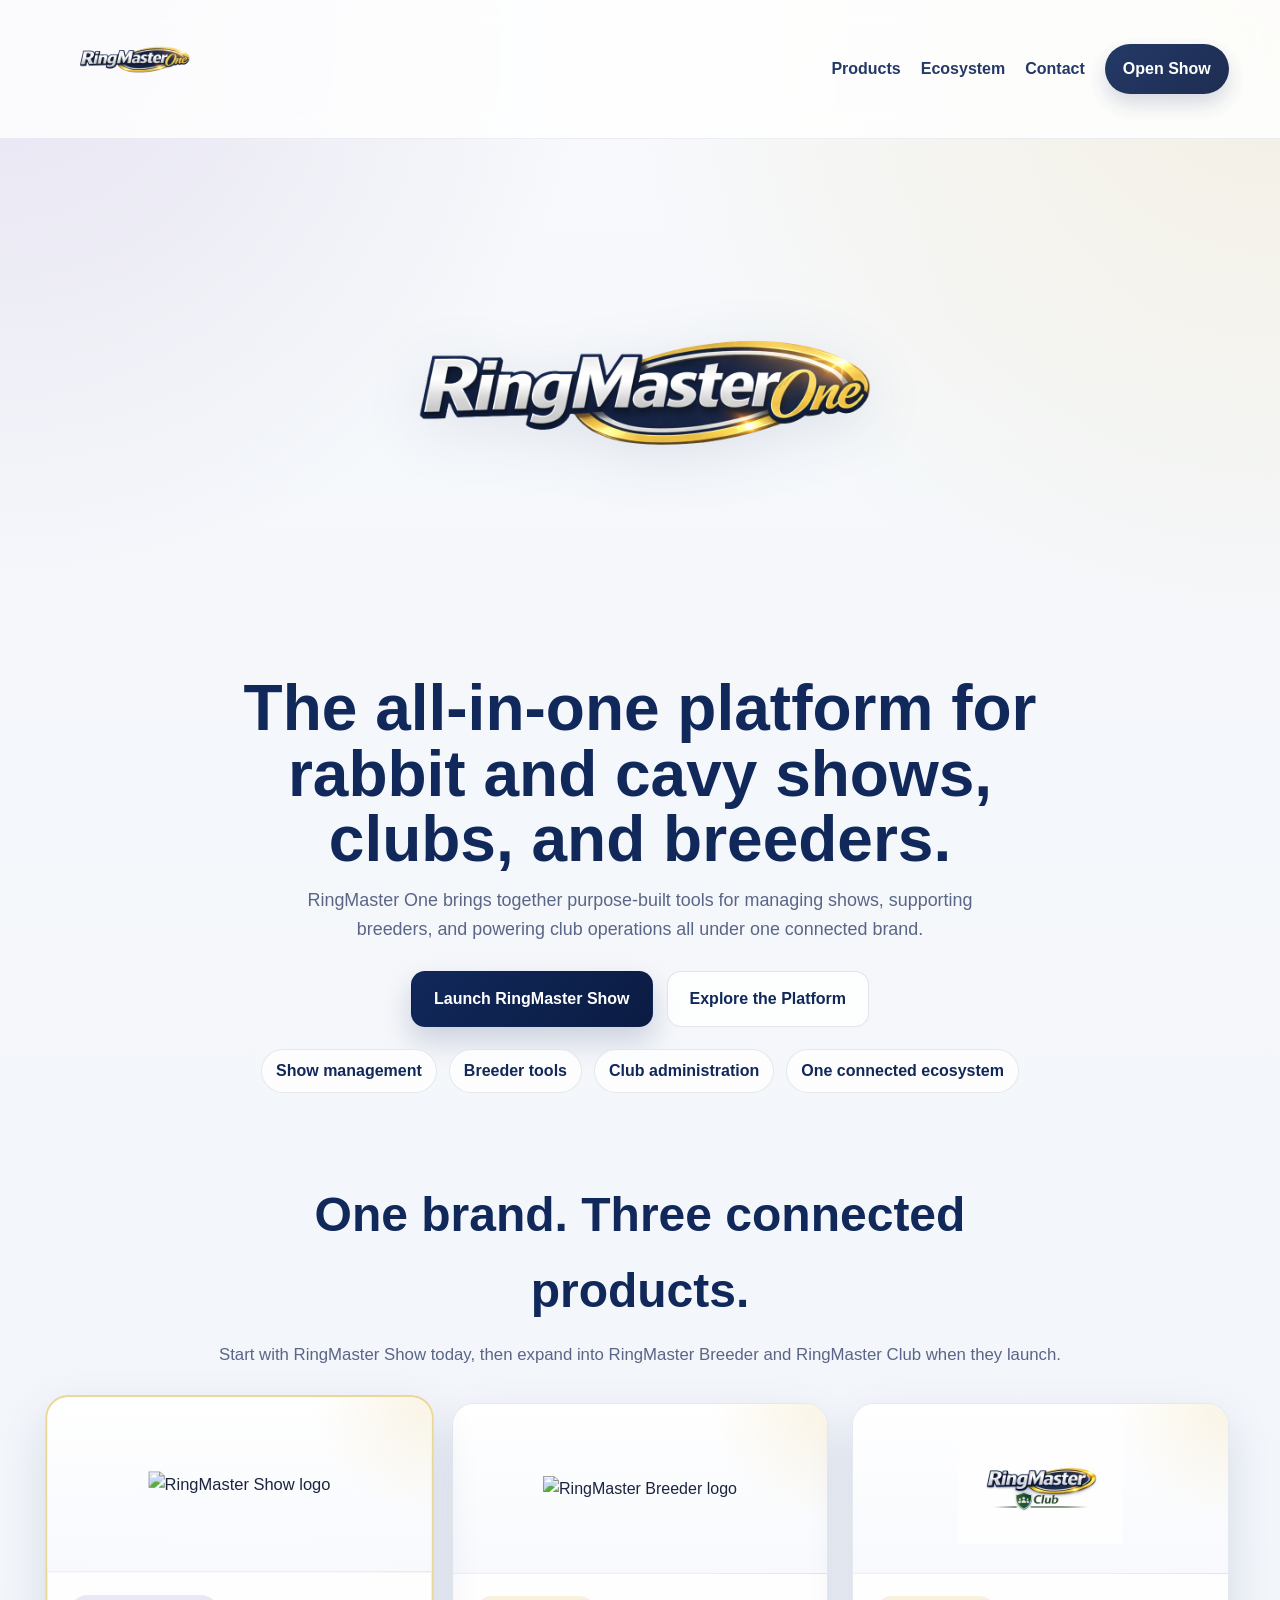
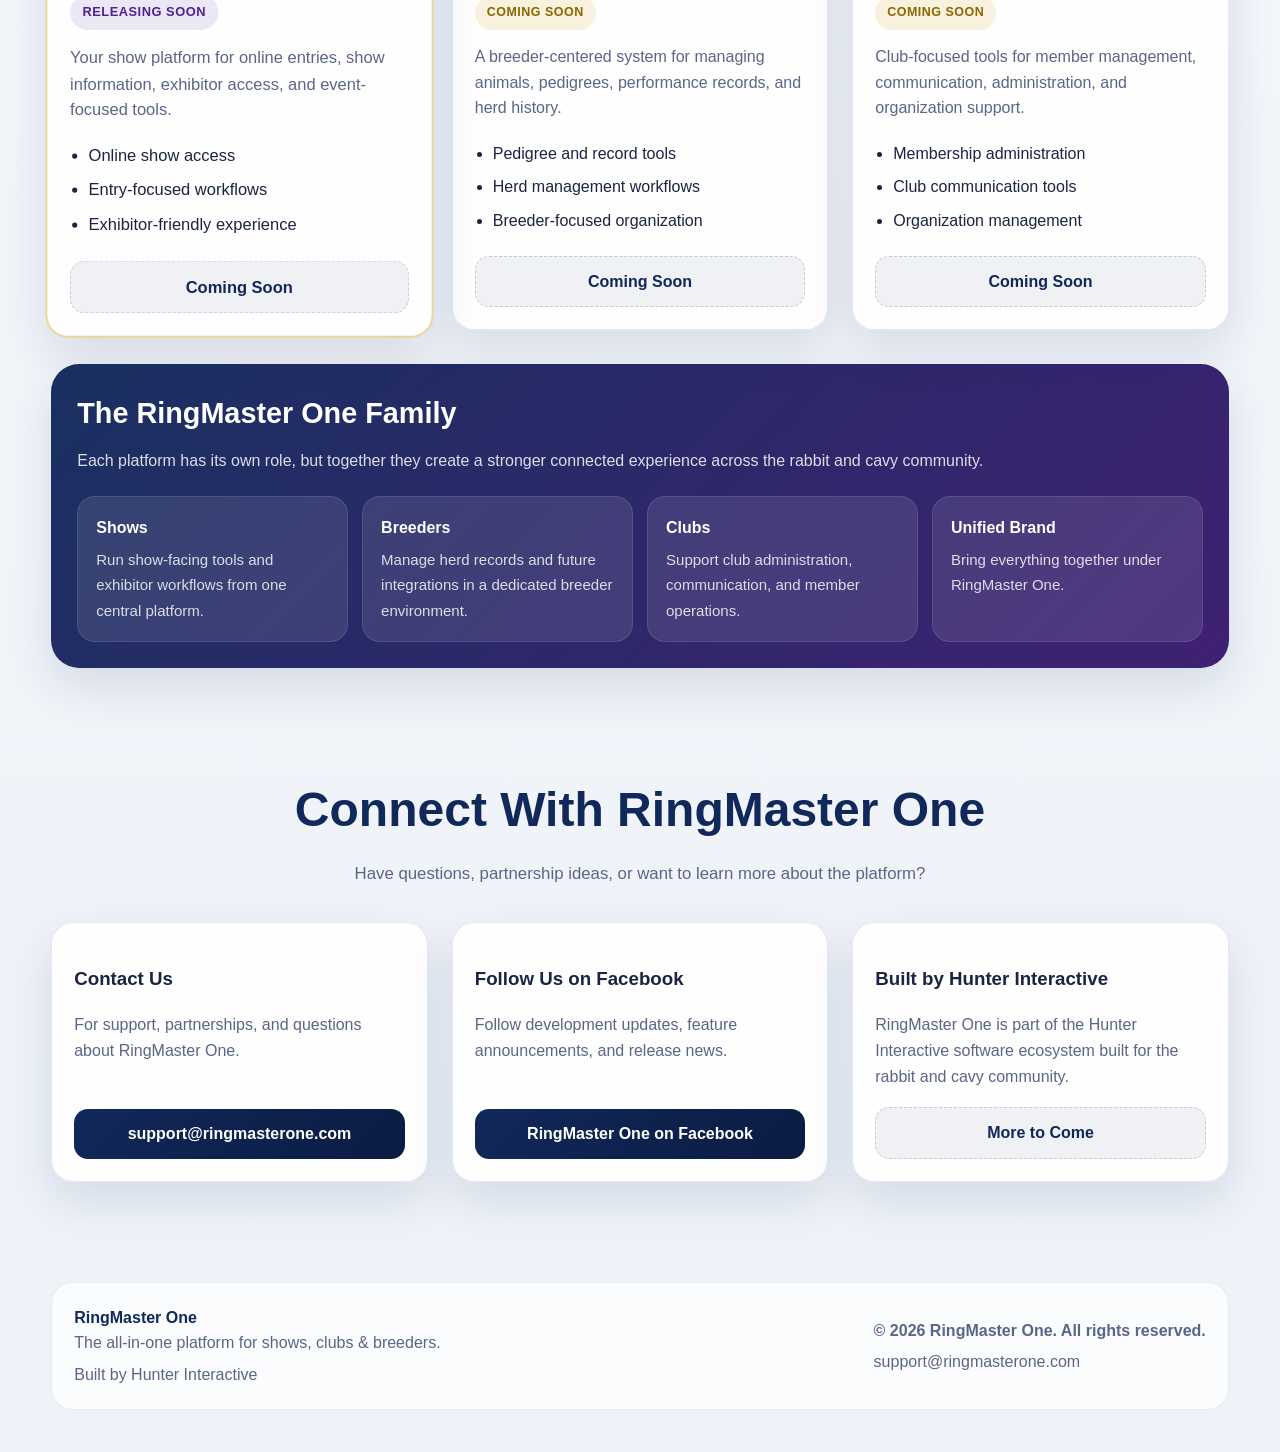
==== public/index.html @ b447660d "Fix logo and spelling" ====
<!DOCTYPE html>
<html lang="en">
<head>
  <meta charset="UTF-8" />
  <meta name="viewport" content="width=device-width, initial-scale=1.0" />
  <title>RingMaster One | Shows, Clubs & Breeders</title>
  <meta
    name="description"
    content="RingMaster One is the all-in-one platform for rabbit and cavy shows, clubs, and breeders."
  />
  <meta property="og:title" content="RingMaster One" />
  <meta property="og:description" content="The all-in-one platform for rabbit and cavy shows, clubs, and breeders." />
  <meta property="og:type" content="website" />
  <meta property="og:url" content="https://ringmasterone.com" />
  <meta property="og:image" content="RingMaster One Logo.png" />
  <style>
    :root {
      --navy: #11285a;
      --navy-dark: #0b1c43;
      --gold: #d4a623;
      --gold-light: #f2d15d;
      --purple: #4c2394;
      --purple-dark: #38186d;
      --text: #1b2440;
      --muted: #5a6687;
      --bg: #eef2f8;
      --white: #ffffff;
      --line: rgba(17, 40, 90, 0.12);
      --shadow: 0 18px 45px rgba(17, 40, 90, 0.12);
      --radius: 22px;
      --max: 1200px;
    }

    * {
      box-sizing: border-box;
    }

    html {
      scroll-behavior: smooth;
    }

    body {
      margin: 0;
      font-family: Arial, Helvetica, sans-serif;
      color: var(--text);
      background:
        radial-gradient(circle at top right, rgba(212,166,35,0.12), transparent 20%),
        radial-gradient(circle at top left, rgba(76,35,148,0.10), transparent 18%),
        linear-gradient(180deg, #f7f9fc 0%, #eef2f8 100%);
      line-height: 1.6;
    }

    img {
      max-width: 100%;
      display: block;
    }

    a {
      text-decoration: none;
      color: inherit;
    }

    .container {
      width: min(var(--max), 92%);
      margin: 0 auto;
    }

    .topbar {
      position: sticky;
      top: 0;
      z-index: 100;
      backdrop-filter: blur(12px);
      background: rgba(255,255,255,0.82);
      border-bottom: 1px solid rgba(17, 40, 90, 0.08);
    }

    .topbar-inner {
      display: flex;
      align-items: center;
      justify-content: space-between;
      gap: 20px;
      padding: 14px 0;
    }

    .brand-mini {
      display: flex;
      align-items: center;
      gap: 12px;
      min-width: 0;
    }

    .brand-mini img {
      width: 165px;
      max-width: 45vw;
      height: auto;
    }

    .nav-links {
      display: flex;
      align-items: center;
      gap: 20px;
      flex-wrap: wrap;
      justify-content: flex-end;
    }

    .nav-links a {
      font-weight: 700;
      color: var(--navy);
      opacity: 0.92;
    }

    .nav-links a:hover {
      color: var(--purple);
    }

    .nav-cta {
      background: linear-gradient(135deg, var(--navy) 0%, var(--navy-dark) 100%);
      color: var(--white) !important;
      padding: 12px 18px;
      border-radius: 999px;
      box-shadow: 0 10px 20px rgba(17, 40, 90, 0.18);
    }

    .hero {
      padding: 56px 0 40px;
    }

    .hero-grid {
      display: grid;
      grid-template-columns: 1fr;
      gap: 30px;
      align-items: center;
    }

    .hero-copy {
      padding: 10px 0;
      text-align: center;
      max-width: 900px;
      margin: 0 auto;
    }

    .eyebrow {
      display: inline-block;
      padding: 8px 14px;
      border-radius: 999px;
      background: rgba(76,35,148,0.08);
      color: var(--purple);
      font-weight: 800;
      letter-spacing: 0.04em;
      font-size: 0.84rem;
      text-transform: uppercase;
      margin-bottom: 18px;
    }

    .hero-logo {
      width: min(680px, 100%);
      margin: 0 auto 18px auto;
      filter: drop-shadow(0 12px 28px rgba(17,40,90,0.10));
    }

    .hero-copy h1 {
      font-size: clamp(2.4rem, 5vw, 4.5rem);
      line-height: 1.02;
      margin: 0 0 14px;
      color: var(--navy);
    }

    .hero-copy p {
      font-size: 1.12rem;
      color: var(--muted);
      max-width: 700px;
      margin: 0 auto 28px;
    }

    .hero-actions {
      display: flex;
      gap: 14px;
      flex-wrap: wrap;
      margin-bottom: 22px;
      justify-content: center;
    }

    .btn {
      display: inline-flex;
      align-items: center;
      justify-content: center;
      gap: 10px;
      min-height: 52px;
      padding: 14px 22px;
      border-radius: 14px;
      font-weight: 800;
      transition: 0.2s ease;
      border: 1px solid transparent;
    }

    .btn-primary {
      background: linear-gradient(135deg, var(--navy) 0%, var(--navy-dark) 100%);
      color: var(--white);
      box-shadow: 0 14px 28px rgba(17, 40, 90, 0.18);
    }

    .btn-primary:hover {
      transform: translateY(-1px);
    }

    .btn-secondary {
      background: rgba(255,255,255,0.82);
      color: var(--navy);
      border-color: rgba(17, 40, 90, 0.12);
    }

    .btn-secondary:hover {
      background: var(--white);
    }

    .hero-points {
      display: flex;
      flex-wrap: wrap;
      gap: 12px;
      justify-content: center;
    }

    .pill {
      display: inline-flex;
      align-items: center;
      min-height: 40px;
      padding: 8px 14px;
      border-radius: 999px;
      background: rgba(255,255,255,0.8);
      border: 1px solid rgba(17, 40, 90, 0.10);
      color: var(--navy);
      font-weight: 700;
    }

    .section {
      padding: 34px 0 70px;
    }

    .section-heading {
      text-align: center;
      max-width: 850px;
      margin: 0 auto 34px;
    }

    .section-heading h2 {
      margin: 0 0 12px;
      font-size: clamp(2rem, 4vw, 3rem);
      color: var(--navy);
    }

    .section-heading p {
      margin: 0;
      color: var(--muted);
      font-size: 1.05rem;
    }

    .products {
      display: grid;
      grid-template-columns: repeat(3, 1fr);
      gap: 24px;
    }

    .product-card {
      background: rgba(255,255,255,0.9);
      border: 1px solid rgba(17,40,90,0.10);
      border-radius: var(--radius);
      box-shadow: var(--shadow);
      overflow: hidden;
      display: flex;
      flex-direction: column;
    }

    .product-card.featured {
      border: 2px solid rgba(212,166,35,0.45);
      transform: scale(1.03);
    }

    .product-top {
      padding: 22px;
      min-height: 170px;
      display: flex;
      align-items: center;
      justify-content: center;
      background:
        radial-gradient(circle at top right, rgba(212,166,35,0.12), transparent 28%),
        linear-gradient(180deg, #ffffff 0%, #f7f9fd 100%);
      border-bottom: 1px solid rgba(17,40,90,0.08);
    }

    .product-top img {
      max-height: 110px;
      width: auto;
      object-fit: contain;
    }

    .product-body {
      padding: 22px;
      display: flex;
      flex-direction: column;
      flex: 1;
    }

    .badge {
      display: inline-block;
      align-self: flex-start;
      margin-bottom: 14px;
      padding: 7px 12px;
      border-radius: 999px;
      font-size: 0.78rem;
      font-weight: 800;
      text-transform: uppercase;
      letter-spacing: 0.04em;
    }

    .badge-live {
      background: rgba(76,35,148,0.10);
      color: var(--purple);
    }

    .badge-soon {
      background: rgba(212,166,35,0.15);
      color: #8b6700;
    }

    .product-body p {
      margin: 0 0 18px;
      color: var(--muted);
      flex: 1;
    }

    .product-list {
      margin: 0 0 22px;
      padding-left: 18px;
      color: var(--text);
    }

    .product-list li + li {
      margin-top: 8px;
    }

    .product-link {
      display: inline-flex;
      justify-content: center;
      align-items: center;
      min-height: 48px;
      padding: 12px 16px;
      border-radius: 14px;
      font-weight: 800;
      text-align: center;
    }

    .product-link.live {
      background: linear-gradient(135deg, var(--navy) 0%, var(--navy-dark) 100%);
      color: var(--white);
    }

    .product-link.soon {
      background: rgba(17,40,90,0.06);
      color: var(--navy);
      border: 1px dashed rgba(17,40,90,0.18);
    }

    .ecosystem {
      margin-top: 34px;
      padding: 26px;
      background: linear-gradient(135deg, rgba(17,40,90,0.96) 0%, rgba(56,24,109,0.96) 100%);
      color: var(--white);
      border-radius: 28px;
      box-shadow: var(--shadow);
    }

    .ecosystem h3 {
      margin: 0 0 12px;
      font-size: 1.8rem;
    }

    .ecosystem p {
      margin: 0 0 22px;
      color: rgba(255,255,255,0.84);
    }

    .ecosystem-grid {
      display: grid;
      grid-template-columns: repeat(4, 1fr);
      gap: 14px;
    }

    .eco-item {
      background: rgba(255,255,255,0.10);
      border: 1px solid rgba(255,255,255,0.10);
      border-radius: 18px;
      padding: 18px;
    }

    .eco-item strong {
      display: block;
      margin-bottom: 6px;
      font-size: 1rem;
    }

    .eco-item span {
      color: rgba(255,255,255,0.82);
      font-size: 0.94rem;
    }

    .footer {
      padding: 30px 0 42px;
      color: var(--muted);
    }

    .footer-box {
      background: rgba(255,255,255,0.72);
      border: 1px solid rgba(17,40,90,0.08);
      border-radius: 22px;
      padding: 22px;
      display: flex;
      justify-content: space-between;
      gap: 18px;
      flex-wrap: wrap;
      align-items: center;
    }

    .footer-brand {
      font-weight: 800;
      color: var(--navy);
    }

    @media (max-width: 1050px) {
      .products,
      .ecosystem-grid {
        grid-template-columns: 1fr;
      }

      .hero {
        padding-top: 36px;
      }

      .product-card.featured {
        transform: none;
      }
    }

    @media (max-width: 720px) {
      .topbar-inner {
        flex-direction: column;
        align-items: flex-start;
      }

      .nav-links {
        justify-content: flex-start;
        gap: 14px;
      }

      .hero-actions {
        flex-direction: column;
      }

      .btn {
        width: 100%;
      }

      .product-body,
      .product-top,
      .ecosystem,
      .footer-box {
        padding: 18px;
      }

      .section {
        padding-bottom: 50px;
      }
    }
  </style>
</head>
<body>
  <header class="topbar">
    <div class="container topbar-inner">
      <div class="brand-mini">
        <img src="RingMaster One Logo Transparent.png" alt="RingMaster One logo" />
      </div>

      <nav class="nav-links">
        <a href="#products">Products</a>
        <a href="#ecosystem">Ecosystem</a>
        <a href="#connect">Contact</a>
        <a class="nav-cta" href="https://show.ringmasterone.com">Open Show</a>
      </nav>
    </div>
  </header>

  <main>
    <section class="hero">
      <div class="container hero-grid">
        <div class="hero-copy">
          
          <img class="hero-logo" src="RingMaster One Logo Transparent.png" alt="RingMaster One" />

          <h1>The all-in-one platform for rabbit and cavy shows, clubs, and breeders.</h1>
          <p>
            RingMaster One brings together purpose-built tools for managing shows,
            supporting breeders, and powering club operations all under one connected brand.
          </p>

          <div class="hero-actions">
            <a class="btn btn-primary" href="https://show.ringmasterone.com">Launch RingMaster Show</a>
            <a class="btn btn-secondary" href="#products">Explore the Platform</a>
          </div>

          <div class="hero-points">
            <span class="pill">Show management</span>
            <span class="pill">Breeder tools</span>
            <span class="pill">Club administration</span>
            <span class="pill">One connected ecosystem</span>
          </div>
        </div>
      </div>
    </section>

    <section id="products" class="section">
      <div class="container">
        <div class="section-heading">
          <h2>One brand. Three connected products.</h2>
          <p>
            Start with RingMaster Show today, then expand into RingMaster Breeder and RingMaster Club when they launch.
          </p>
        </div>

        <div class="products">
          <article class="product-card featured">
            <div class="product-top">
              <img src="RingMaster Show Logo.png" alt="RingMaster Show logo" />
            </div>

            <div class="product-body">
              <span class="badge badge-live">Releasing Soon</span>
              <p>
                Your show platform for online entries, show information, exhibitor access, and event-focused tools.
              </p>

              <ul class="product-list">
                <li>Online show access</li>
                <li>Entry-focused workflows</li>
                <li>Exhibitor-friendly experience</li>
              </ul>

              <div class="product-link soon">Coming Soon</div>
            </div>
          </article>

          <article class="product-card">
            <div class="product-top">
              <img src="RingMaster Breeder Logo Transparent.png" alt="RingMaster Breeder logo" />
            </div>

            <div class="product-body">
              <span class="badge badge-soon">Coming Soon</span>
              <p>
                A breeder-centered system for managing animals, pedigrees, performance records, and herd history.
              </p>

              <ul class="product-list">
                <li>Pedigree and record tools</li>
                <li>Herd management workflows</li>
                <li>Breeder-focused organization</li>
              </ul>

              <div class="product-link soon">Coming Soon</div>
            </div>
          </article>

          <article class="product-card">
            <div class="product-top">
              <img src="RingMaster Club Logo.png" alt="RingMaster Club logo" />
            </div>

            <div class="product-body">
              <span class="badge badge-soon">Coming Soon</span>
              <p>
                Club-focused tools for member management, communication, administration, and organization support.
              </p>

              <ul class="product-list">
                <li>Membership administration</li>
                <li>Club communication tools</li>
                <li>Organization management</li>
              </ul>

              <div class="product-link soon">Coming Soon</div>
            </div>
          </article>
        </div>

        <div id="ecosystem" class="ecosystem">
          <h3>The RingMaster One Family</h3>
          <p>
            Each platform has its own role, but together they create a stronger connected experience across the rabbit and cavy community.
          </p>

          <div class="ecosystem-grid">
            <div class="eco-item">
              <strong>Shows</strong>
              <span>Run show-facing tools and exhibitor workflows from one central platform.</span>
            </div>
            <div class="eco-item">
              <strong>Breeders</strong>
              <span>Manage herd records and future integrations in a dedicated breeder environment.</span>
            </div>
            <div class="eco-item">
              <strong>Clubs</strong>
              <span>Support club administration, communication, and member operations.</span>
            </div>
            <div class="eco-item">
              <strong>Unified Brand</strong>
              <span>Bring everything together under RingMaster One.</span>
            </div>
          </div>
        </div>
      </div>
    </section>

    <section id="connect" class="section">
      <div class="container">
        <div class="section-heading">
          <h2>Connect With RingMaster One</h2>
          <p>
            Have questions, partnership ideas, or want to learn more about the platform?
          </p>
        </div>

        <div class="products">
          <div class="product-card">
            <div class="product-body">
              <h3>Contact Us</h3>
              <p>
                For support, partnerships, and questions about RingMaster One.
              </p>
              <a class="product-link live" href="mailto:support@ringmasterone.com">
                support@ringmasterone.com
              </a>
            </div>
          </div>

          <div class="product-card">
            <div class="product-body">
              <h3>Follow Us on Facebook</h3>
              <p>
                Follow development updates, feature announcements, and release news.
              </p>
              <a
                class="product-link live"
                href="https://www.facebook.com/profile.php?id=61586420124814"
                target="_blank"
                rel="noopener noreferrer"
              >
                RingMaster One on Facebook
              </a>
            </div>
          </div>

          <div class="product-card">
            <div class="product-body">
              <h3>Built by Hunter Interactive</h3>
              <p>
                RingMaster One is part of the Hunter Interactive software ecosystem built for the rabbit and cavy community.
              </p>
              <div class="product-link soon">More to Come</div>
            </div>
          </div>
        </div>
      </div>
    </section>
  </main>

  <footer class="footer">
    <div class="container">
      <div class="footer-box">
        <div>
          <div class="footer-brand">RingMaster One</div>
          <div>The all-in-one platform for shows, clubs & breeders.</div>
          <div style="margin-top: 6px;">Built by Hunter Interactive</div>
        </div>

        <div>
          <div><strong>© 2026 RingMaster One. All rights reserved.</strong></div>
          <div style="margin-top: 6px;">
            <a href="mailto:support@ringmasterone.com">support@ringmasterone.com</a>
          </div>
        </div>
      </div>
    </div>
  </footer>
</body>
</html>
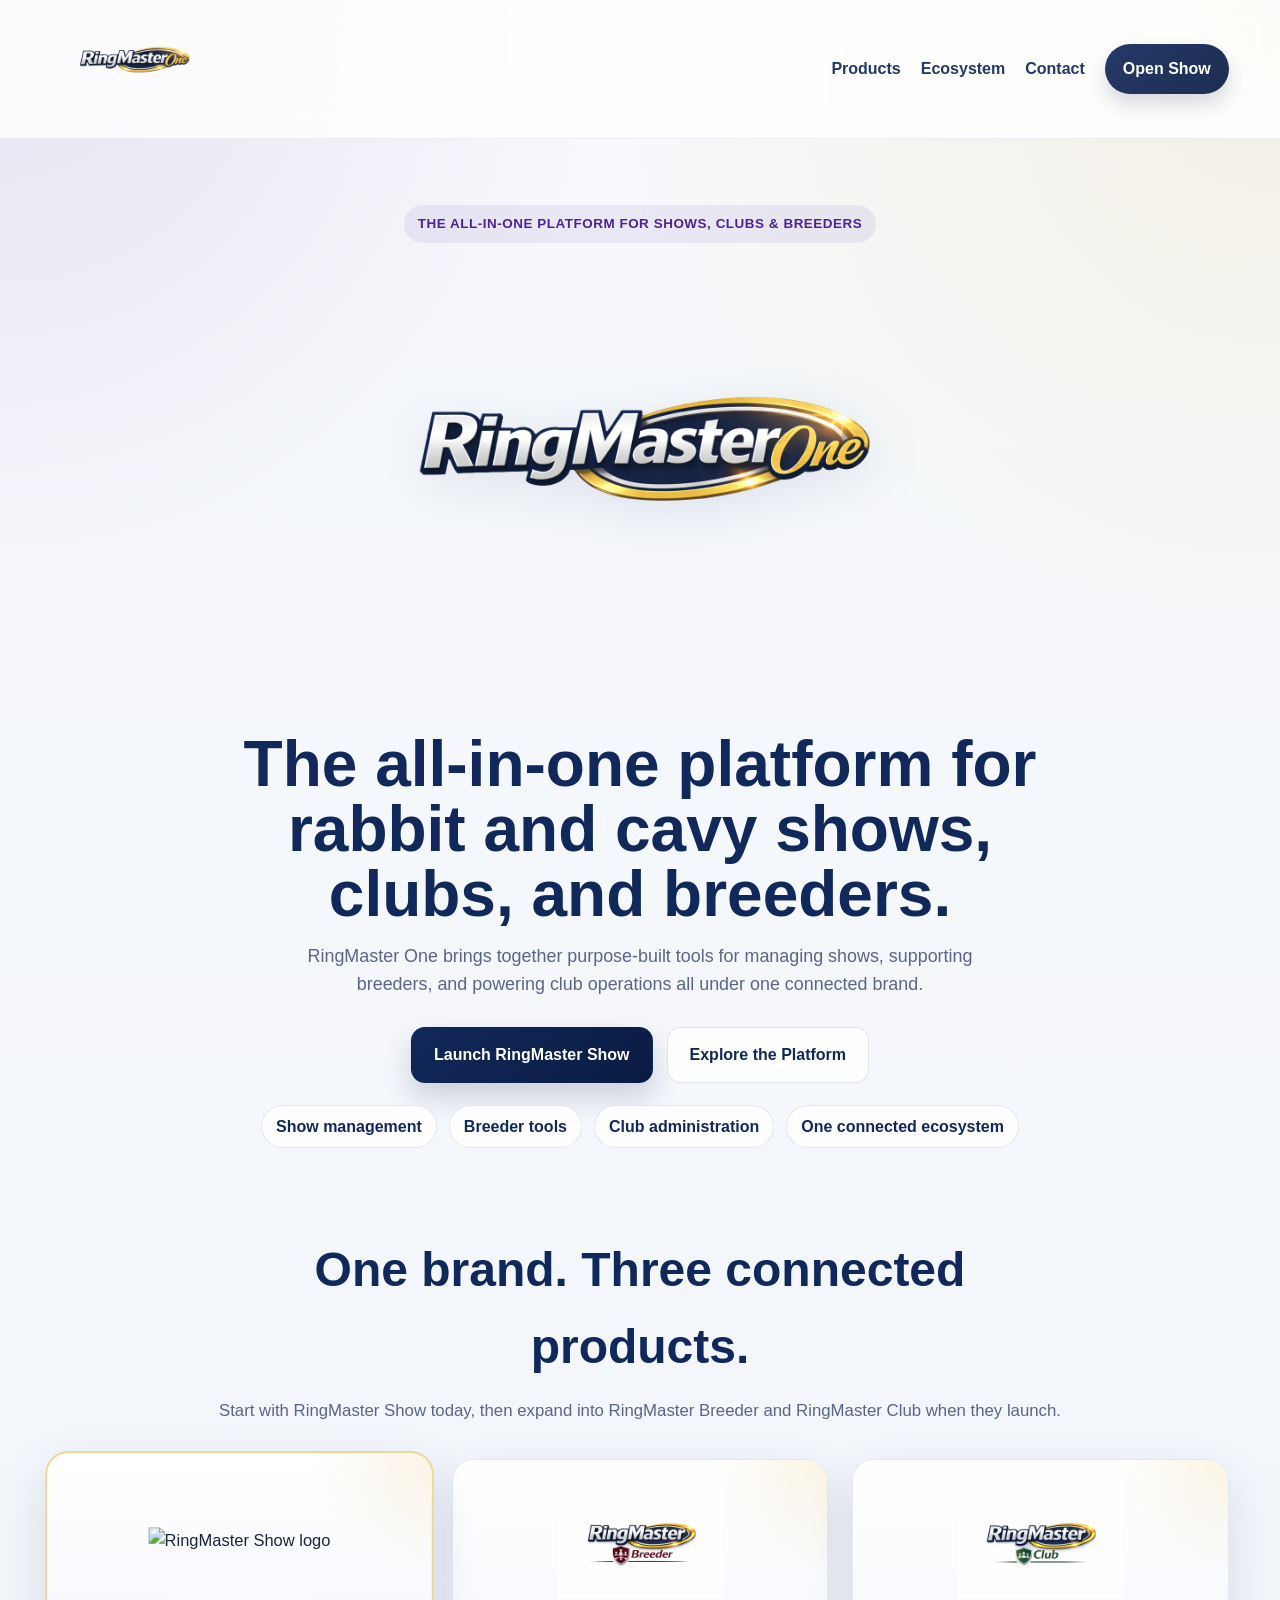
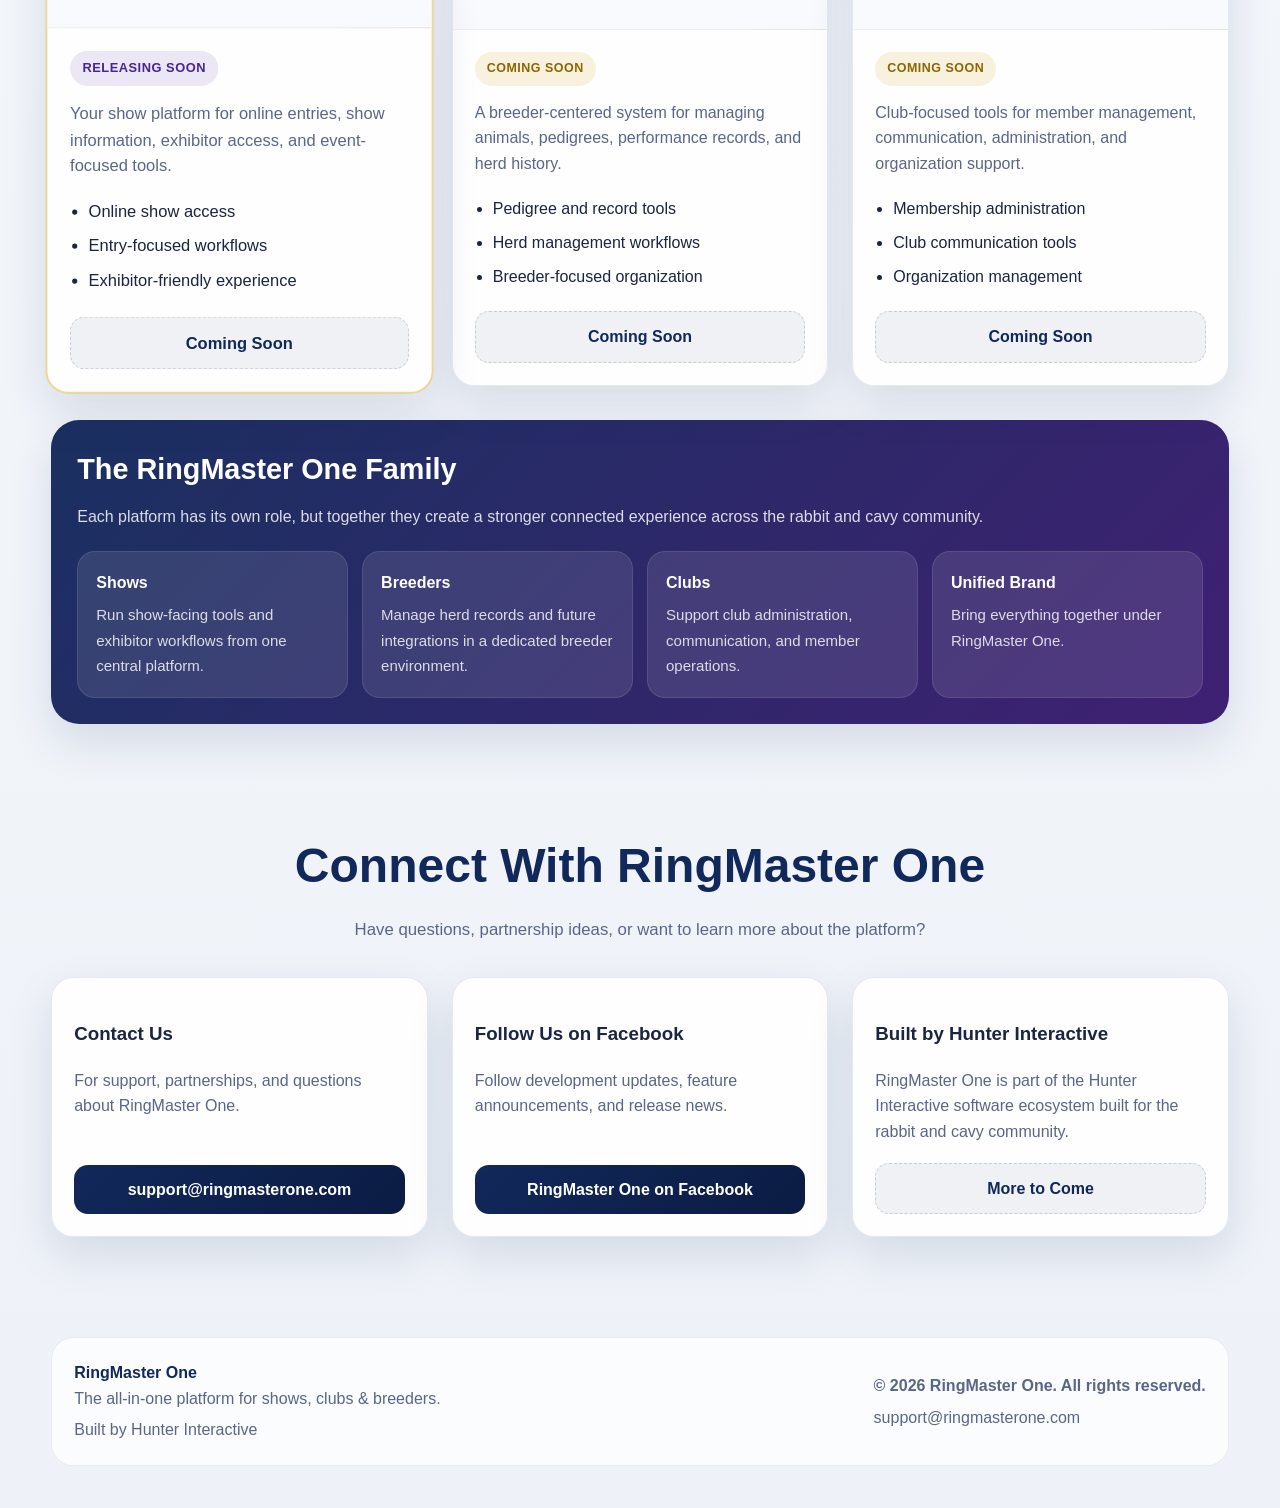
==== commit 36bc4cda: "Fix logo and spelling" ====
--- a/public/index.html
+++ b/public/index.html
@@ -492,7 +492,7 @@
     <section class="hero">
       <div class="container hero-grid">
         <div class="hero-copy">
-          
+          <div class="eyebrow">The all-in-one platform for shows, clubs & breeders</div>
           <img class="hero-logo" src="RingMaster One Logo Transparent.png" alt="RingMaster One" />
 
           <h1>The all-in-one platform for rabbit and cavy shows, clubs, and breeders.</h1>
@@ -549,7 +549,7 @@
 
           <article class="product-card">
             <div class="product-top">
-              <img src="RingMaster Breeder Logo Transparent.png" alt="RingMaster Breeder logo" />
+              <img src="RingMaster Breeder Logo.png" alt="RingMaster Breeder logo" />
             </div>
 
             <div class="product-body">
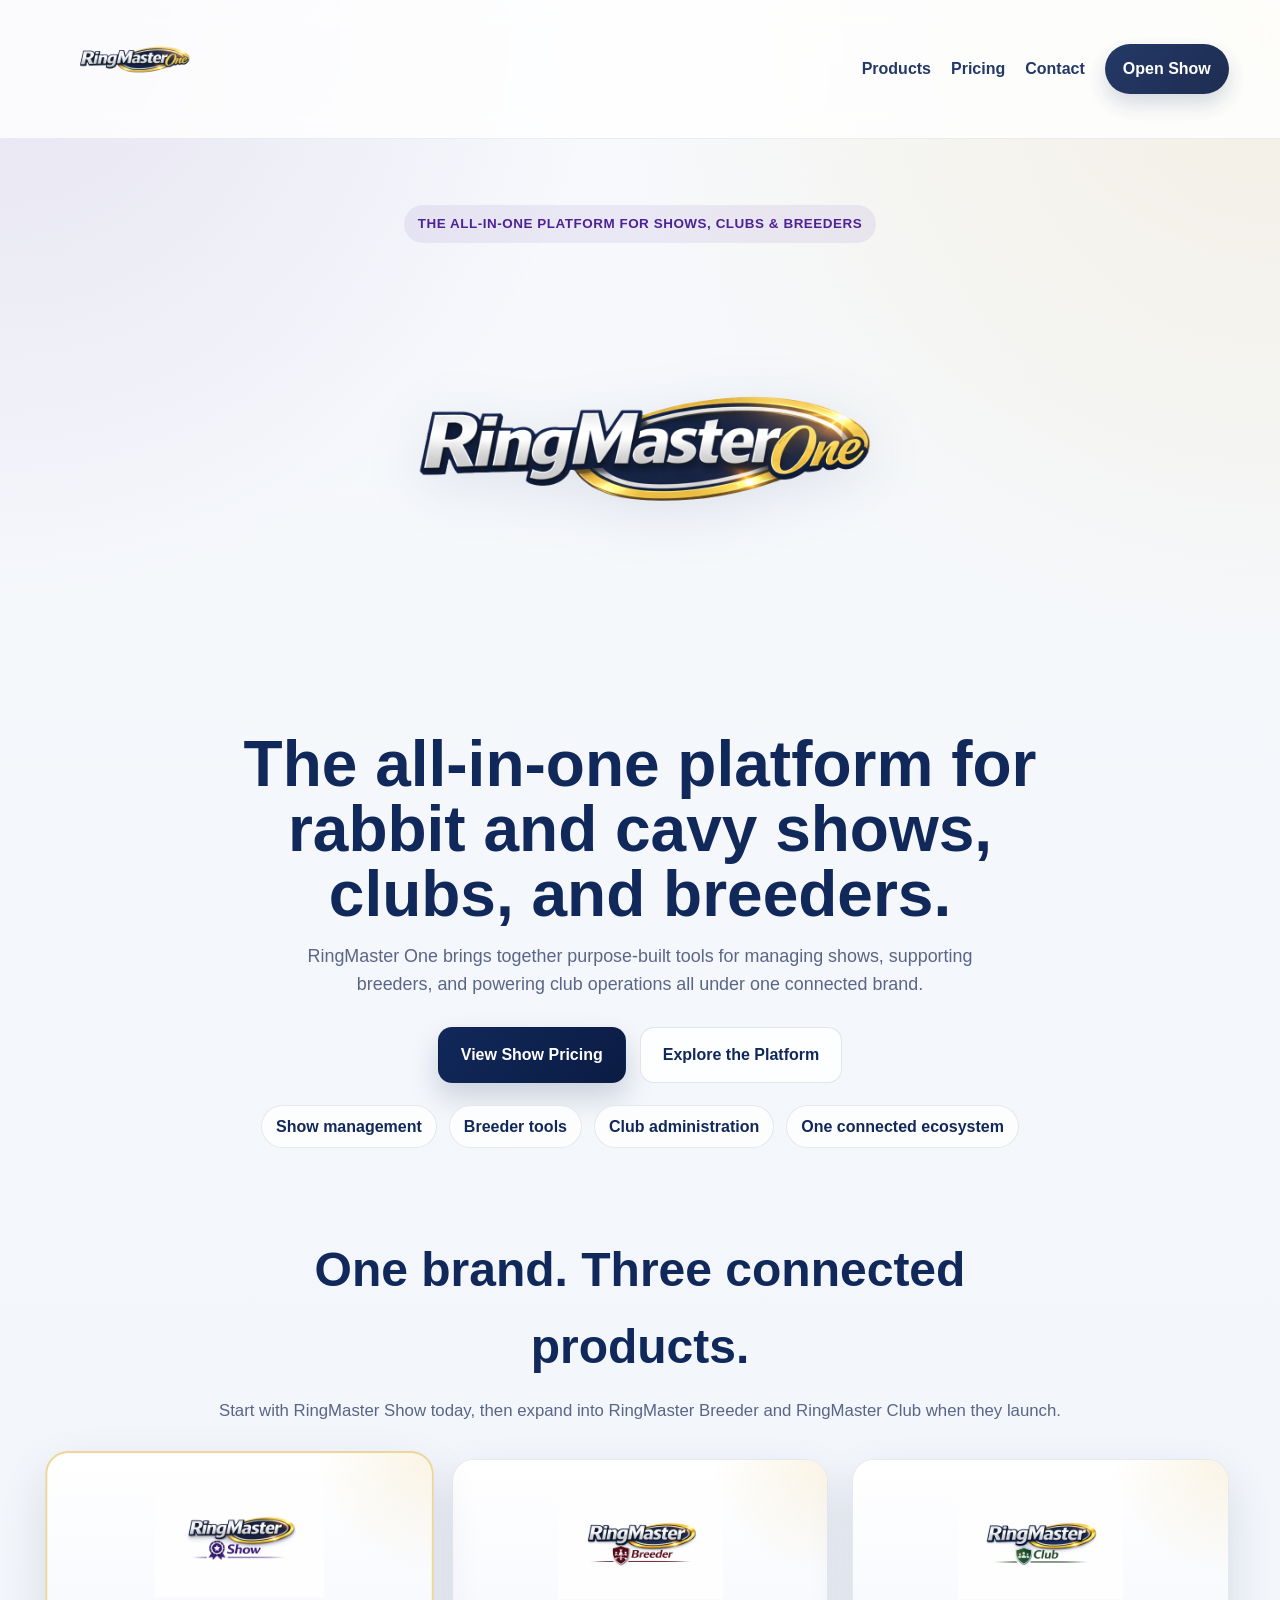
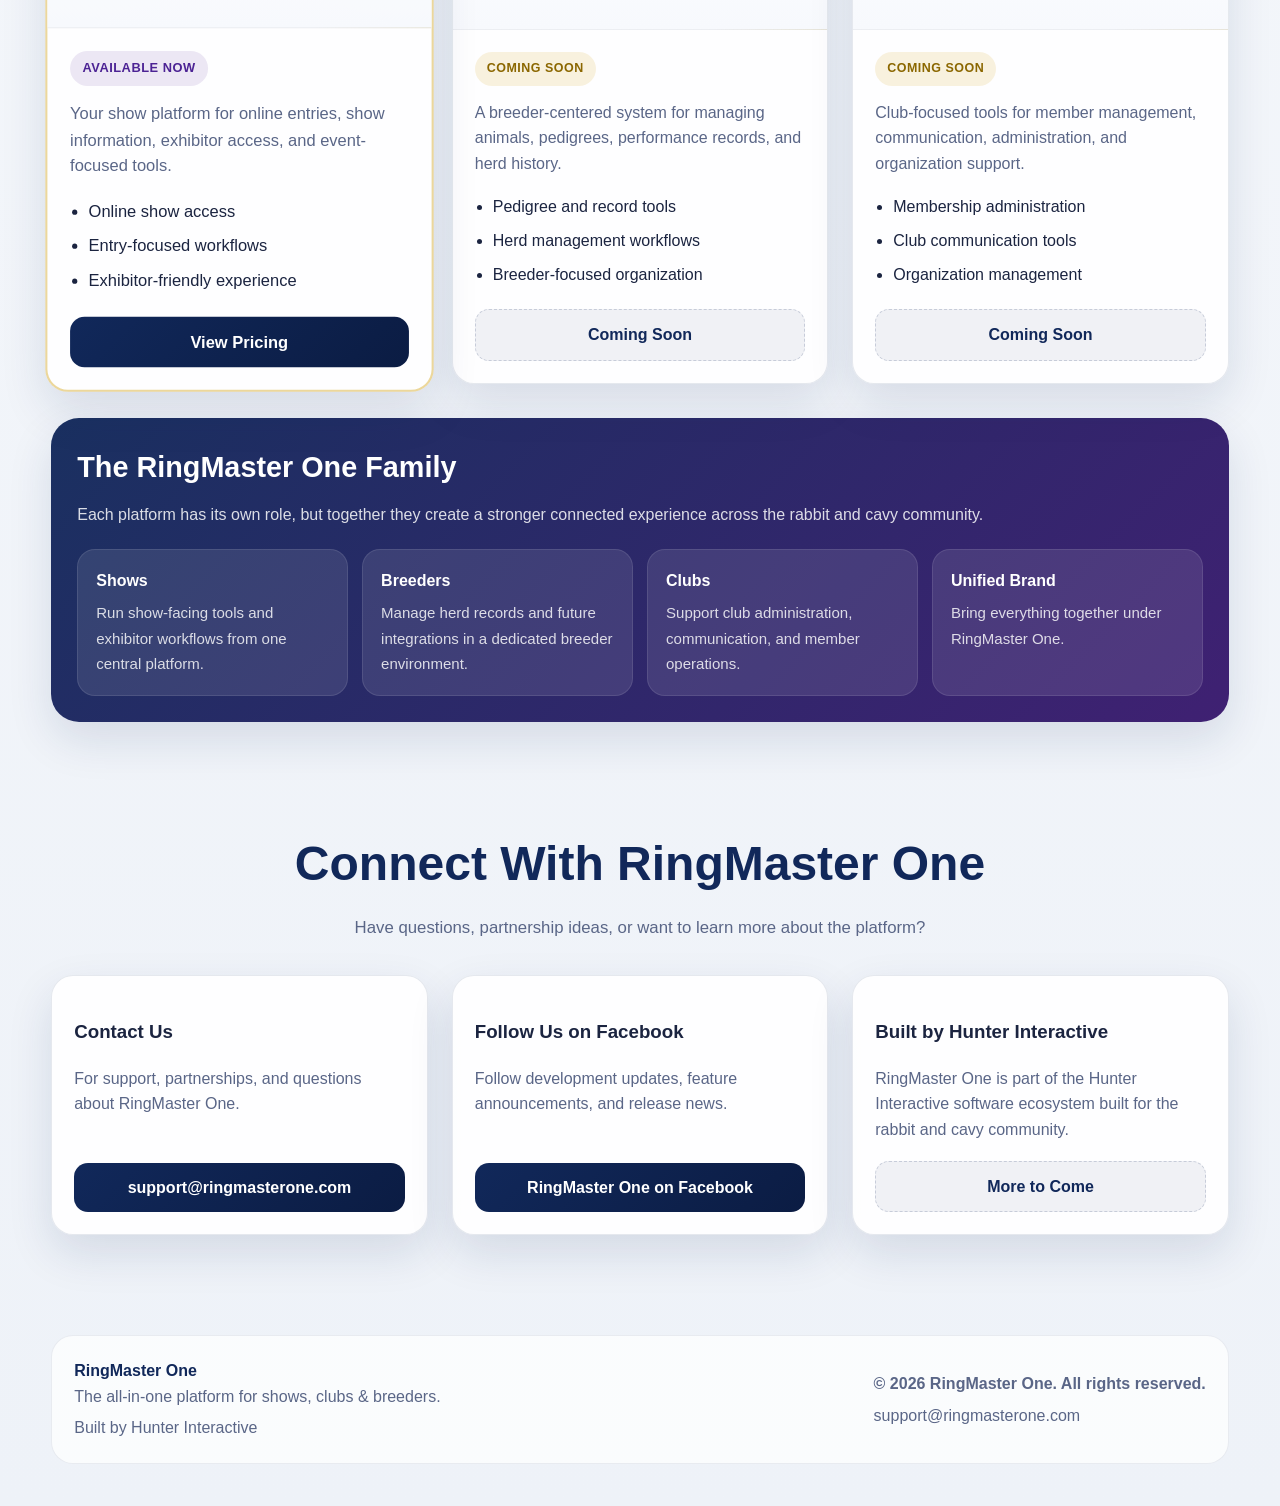
==== commit 9a0aac9d: "Going Live added the pricing page" ====
--- a/public/index.html
+++ b/public/index.html
@@ -481,7 +481,7 @@
 
       <nav class="nav-links">
         <a href="#products">Products</a>
-        <a href="#ecosystem">Ecosystem</a>
+        <a href="show_pricing.html">Pricing</a>
         <a href="#connect">Contact</a>
         <a class="nav-cta" href="https://show.ringmasterone.com">Open Show</a>
       </nav>
@@ -502,7 +502,7 @@
           </p>
 
           <div class="hero-actions">
-            <a class="btn btn-primary" href="https://show.ringmasterone.com">Launch RingMaster Show</a>
+            <a class="btn btn-primary" href="show_pricing.html">View Show Pricing</a>
             <a class="btn btn-secondary" href="#products">Explore the Platform</a>
           </div>
 
@@ -532,7 +532,7 @@
             </div>
 
             <div class="product-body">
-              <span class="badge badge-live">Releasing Soon</span>
+              <span class="badge badge-live">Available Now</span>
               <p>
                 Your show platform for online entries, show information, exhibitor access, and event-focused tools.
               </p>
@@ -543,7 +543,7 @@
                 <li>Exhibitor-friendly experience</li>
               </ul>
 
-              <div class="product-link soon">Coming Soon</div>
+              <a class="product-link live" href="show_pricing.html">View Pricing</a>
             </div>
           </article>
 
@@ -690,4 +690,4 @@
     </div>
   </footer>
 </body>
-</html>+</html>
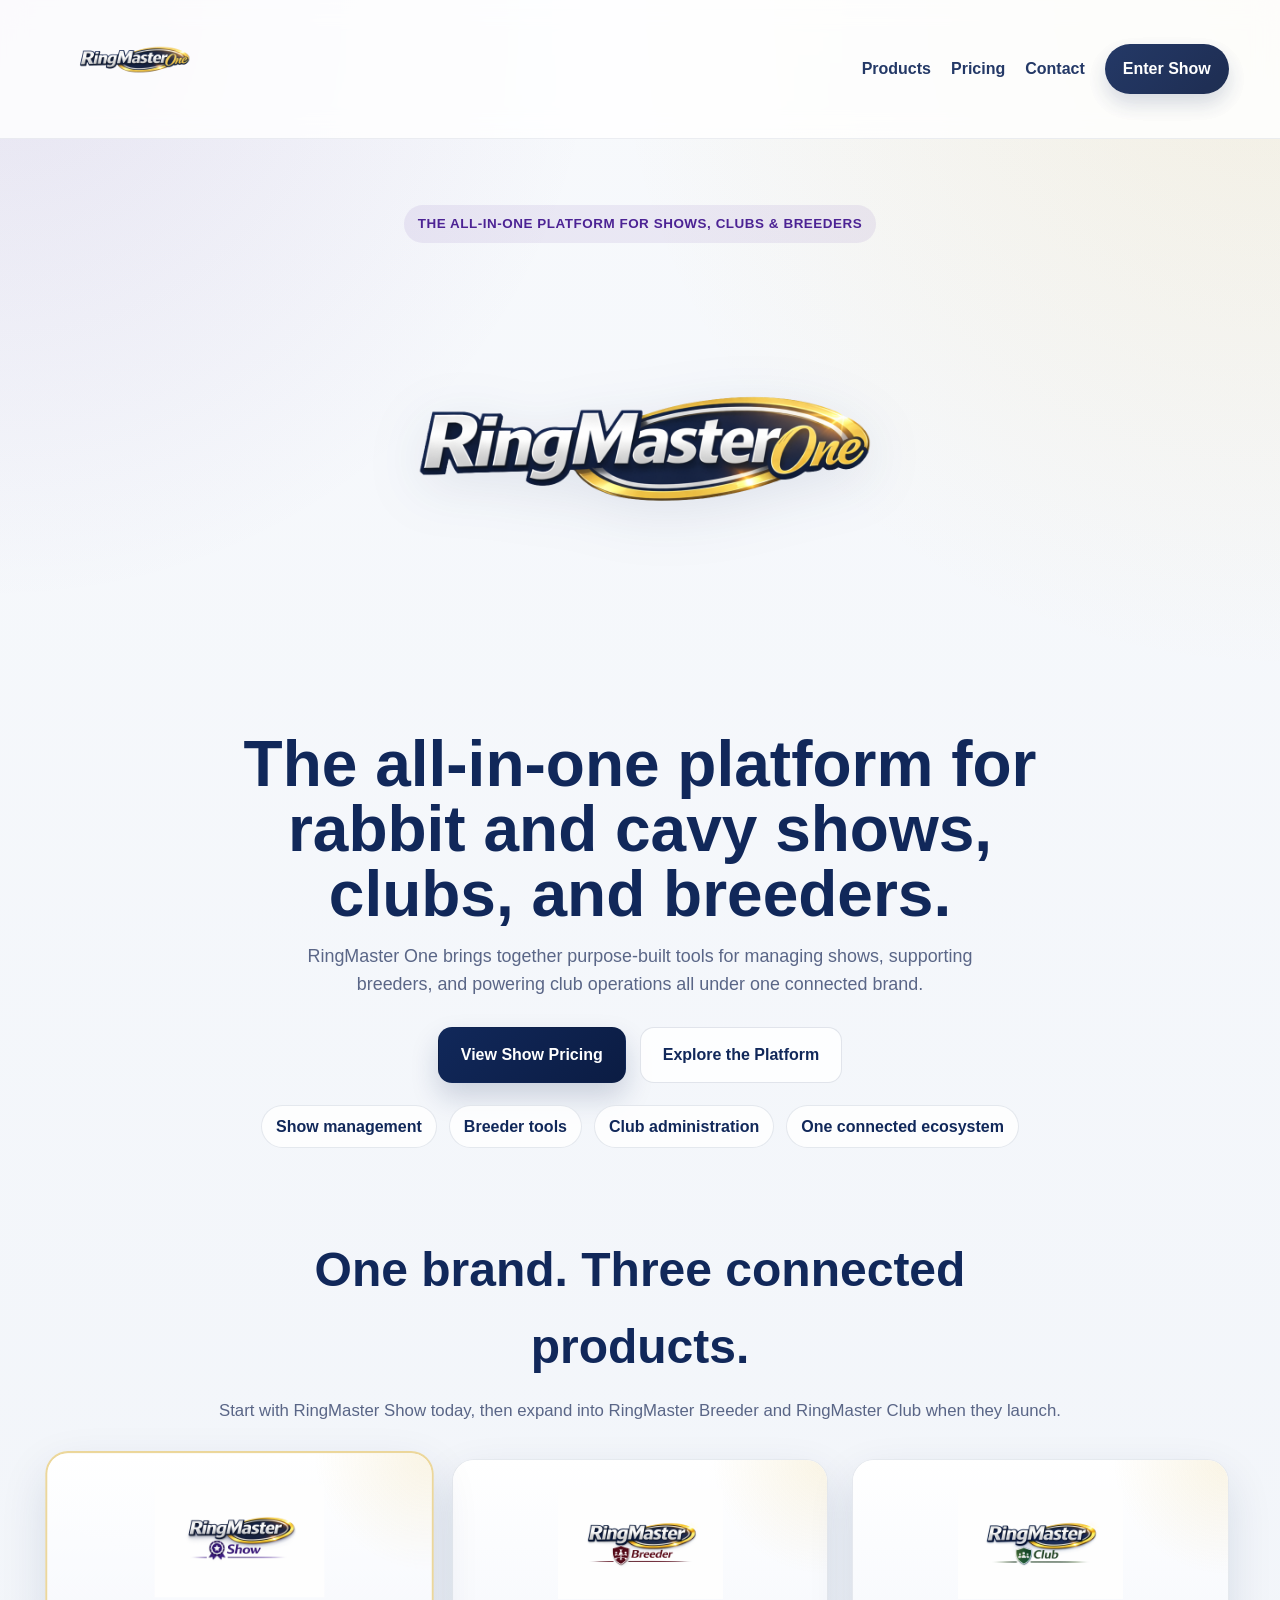
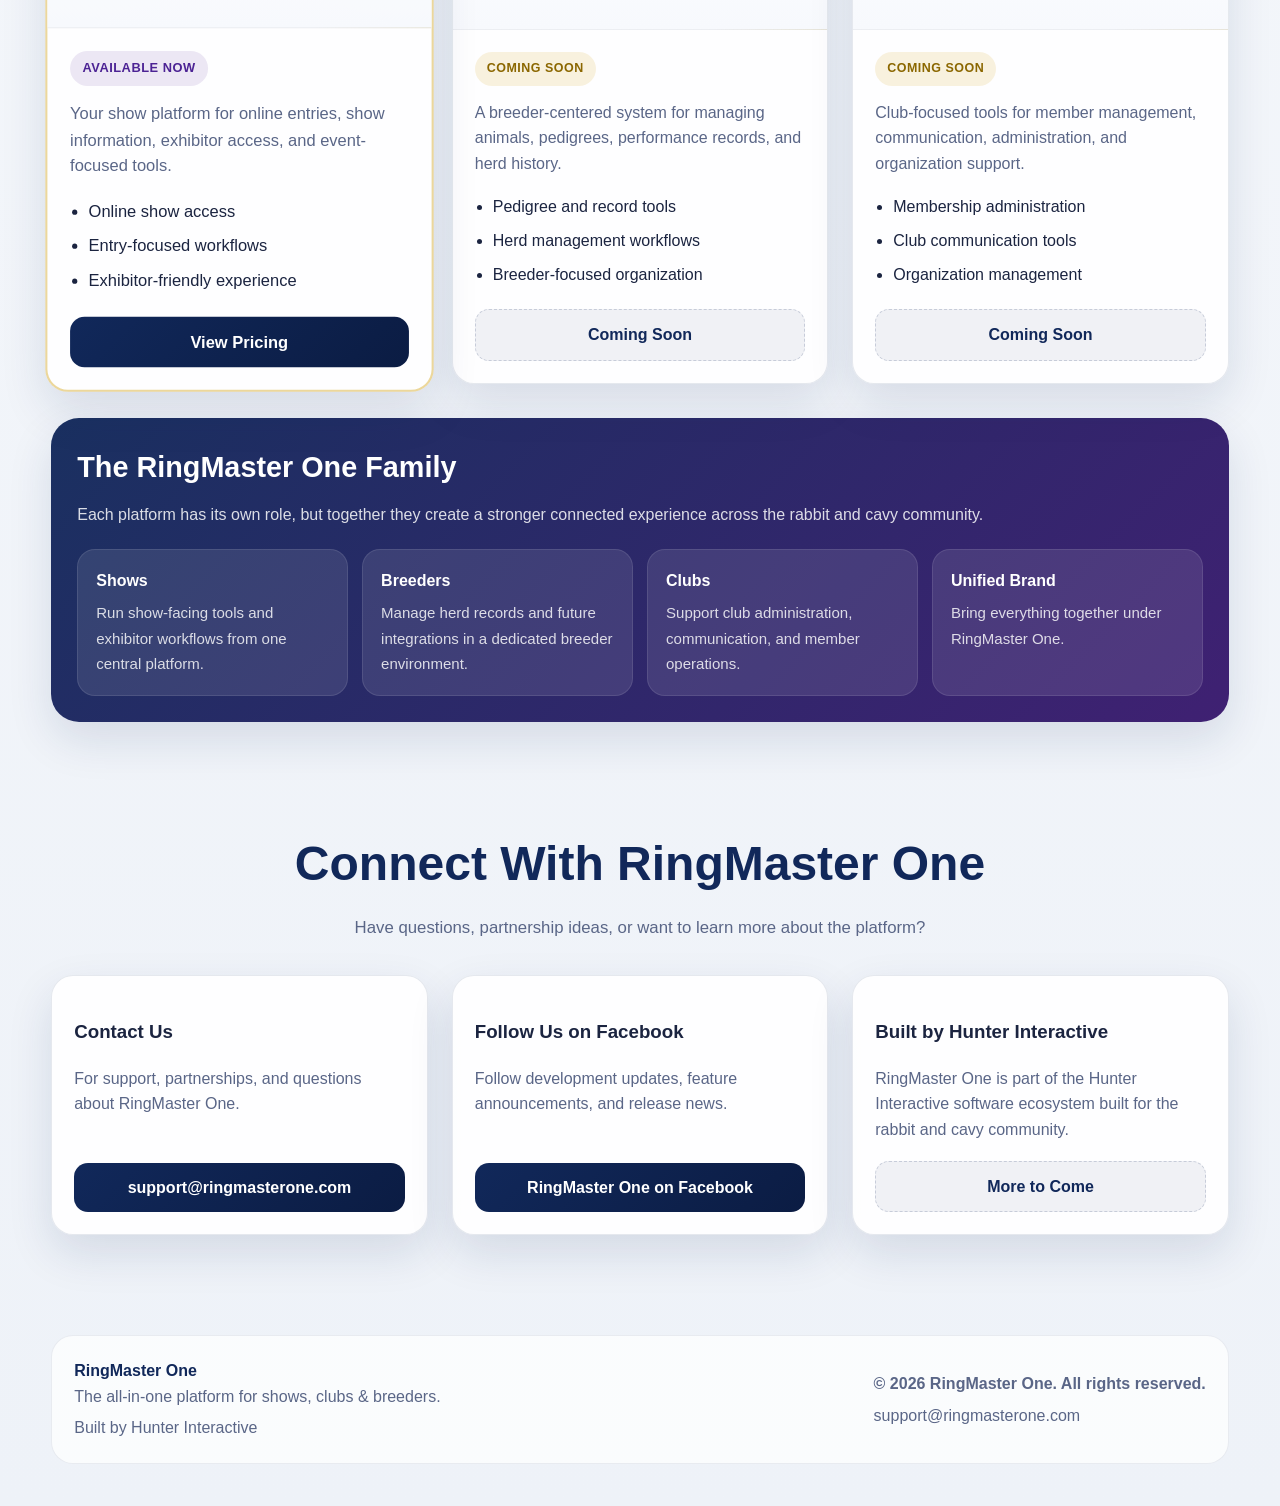
==== commit ca8682bf: "Change tab name Changed the tab from Open Show to Enter Show" ====
--- a/public/index.html
+++ b/public/index.html
@@ -483,7 +483,7 @@
         <a href="#products">Products</a>
         <a href="show_pricing.html">Pricing</a>
         <a href="#connect">Contact</a>
-        <a class="nav-cta" href="https://show.ringmasterone.com">Open Show</a>
+        <a class="nav-cta" href="https://show.ringmasterone.com">Enter Show</a>
       </nav>
     </div>
   </header>
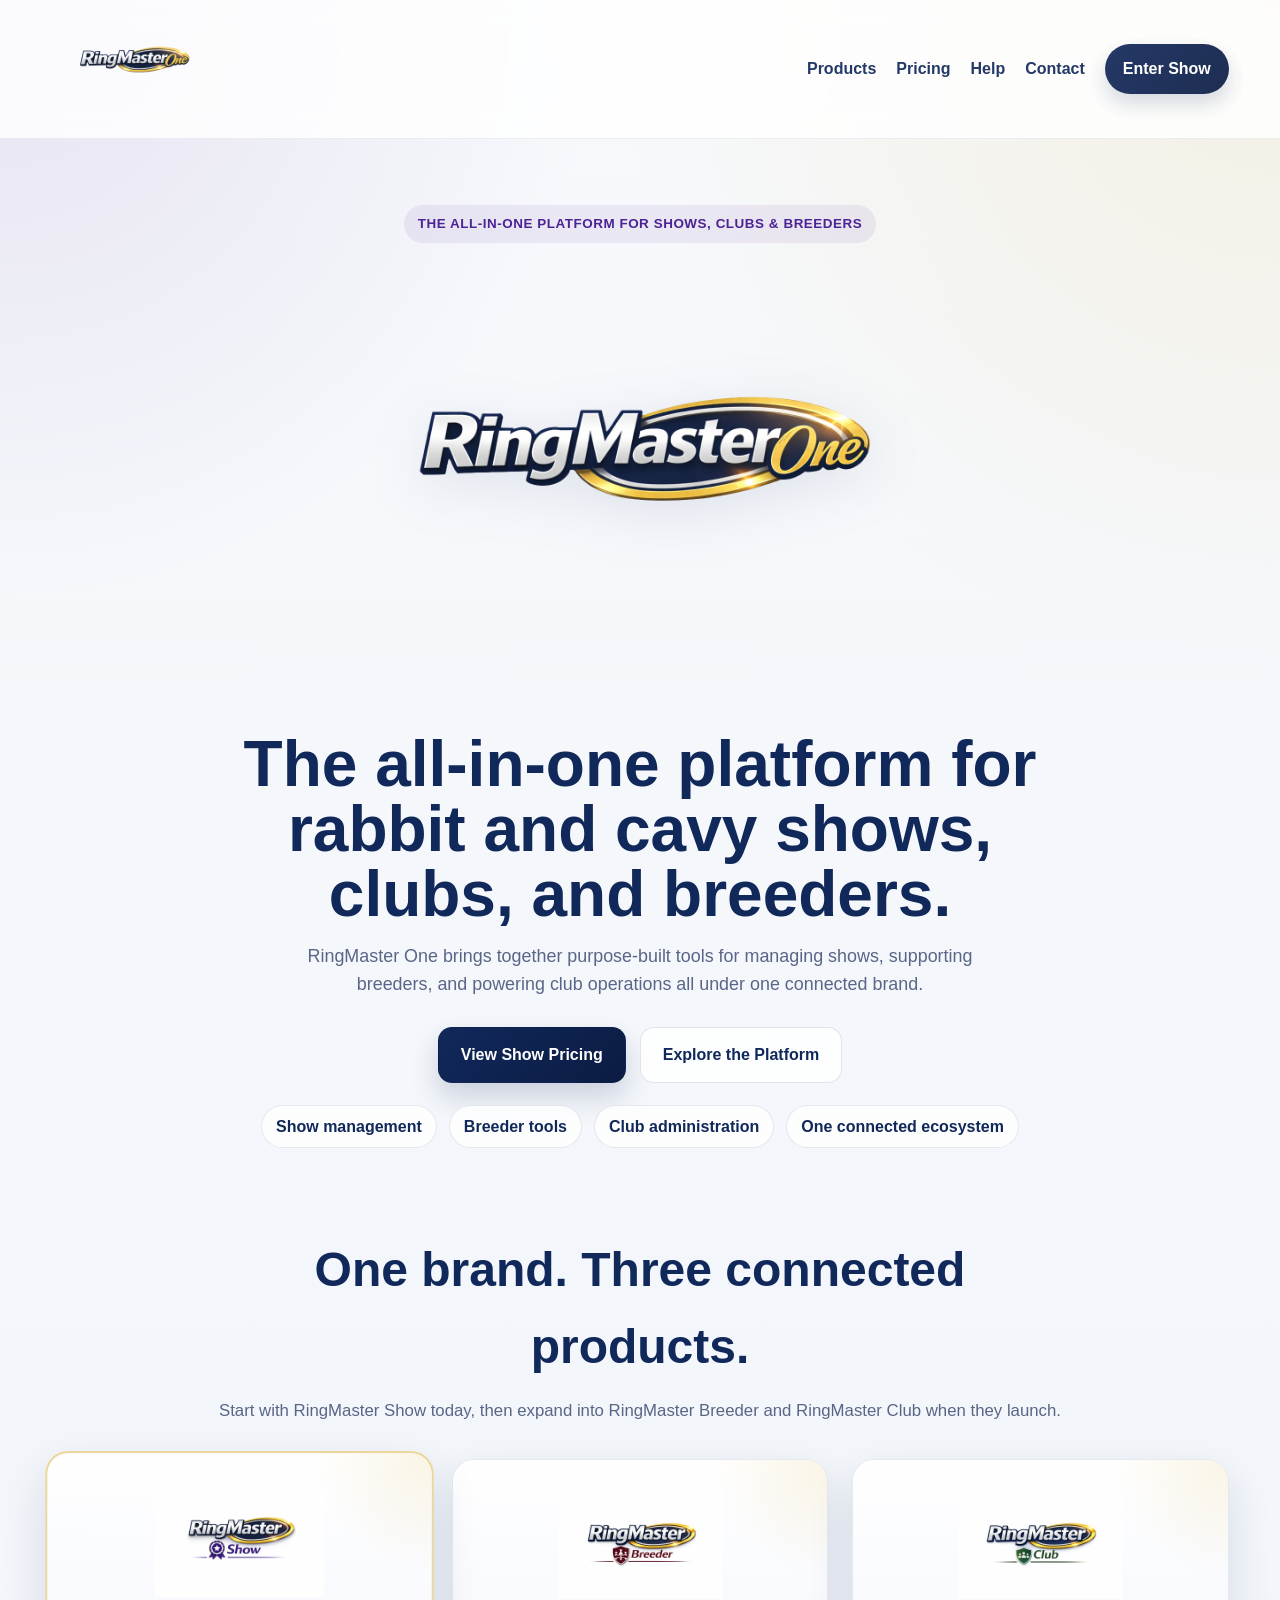
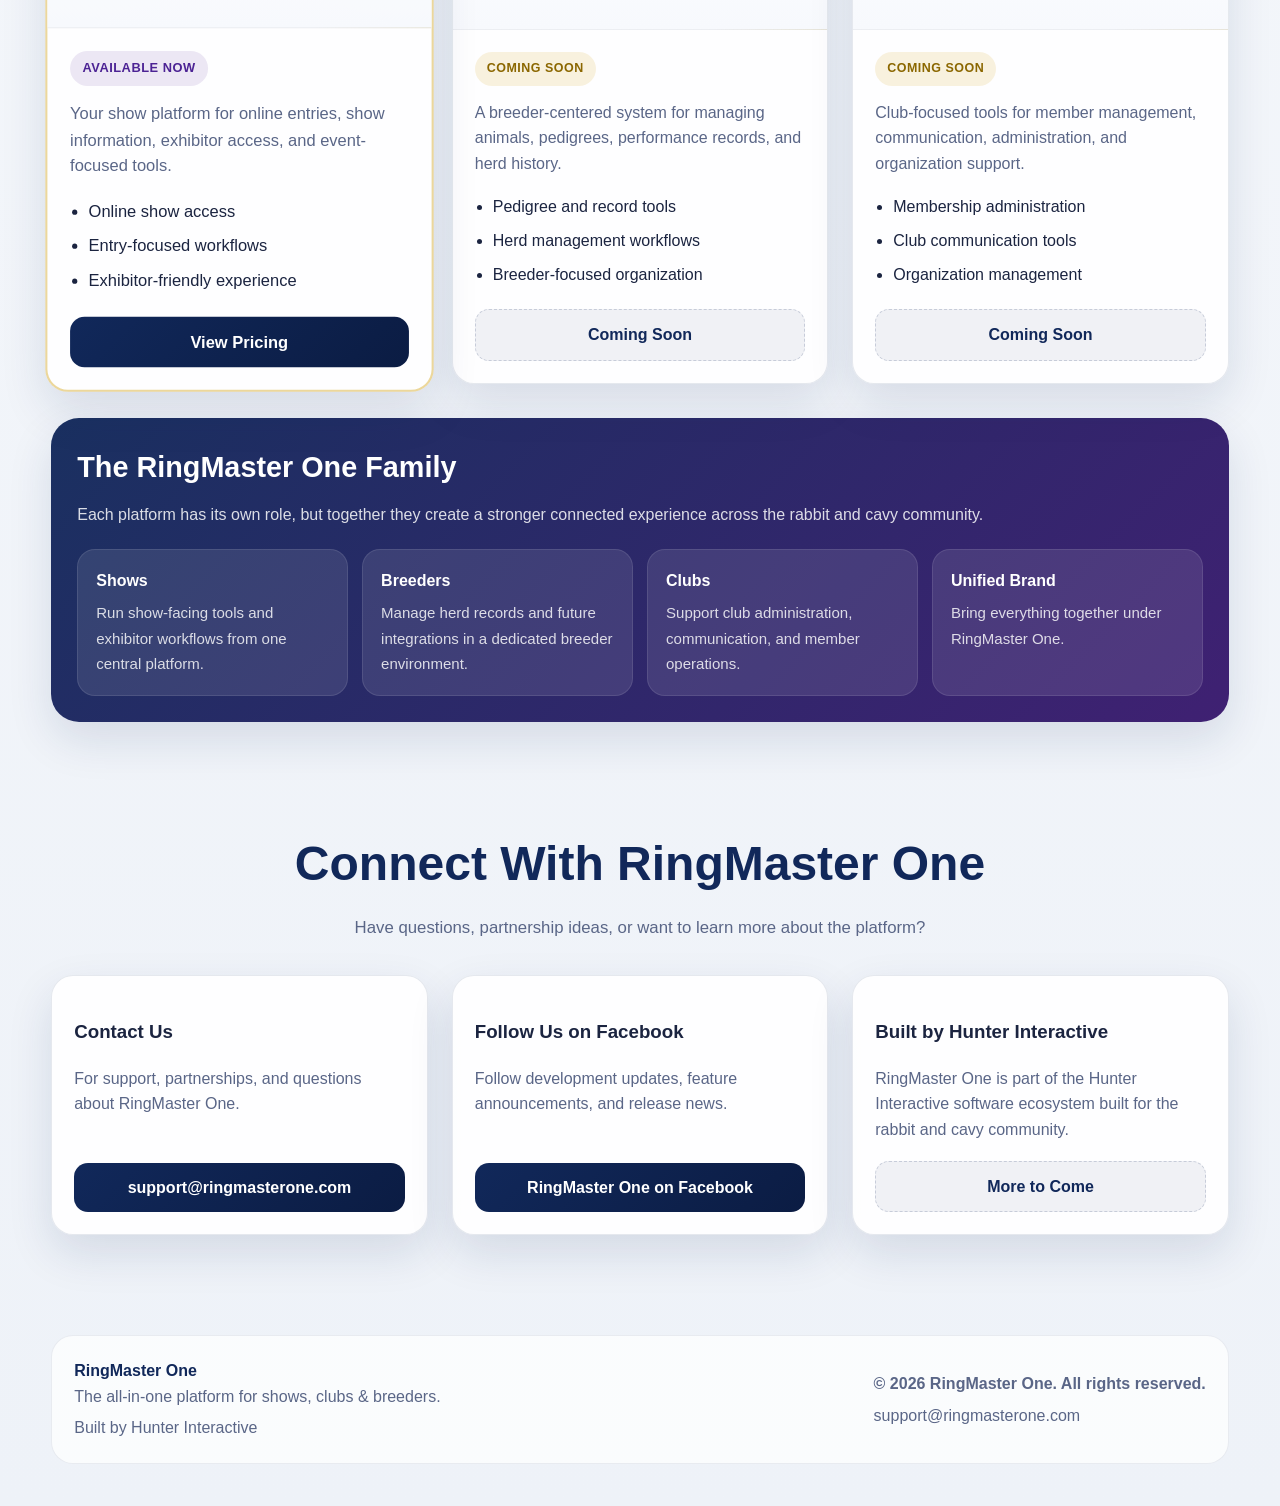
==== commit fd4cc188: "Update index.html Including help link" ====
--- a/public/index.html
+++ b/public/index.html
@@ -482,6 +482,7 @@
       <nav class="nav-links">
         <a href="#products">Products</a>
         <a href="show_pricing.html">Pricing</a>
+        <a href="help.html">Help</a>
         <a href="#connect">Contact</a>
         <a class="nav-cta" href="https://show.ringmasterone.com">Enter Show</a>
       </nav>
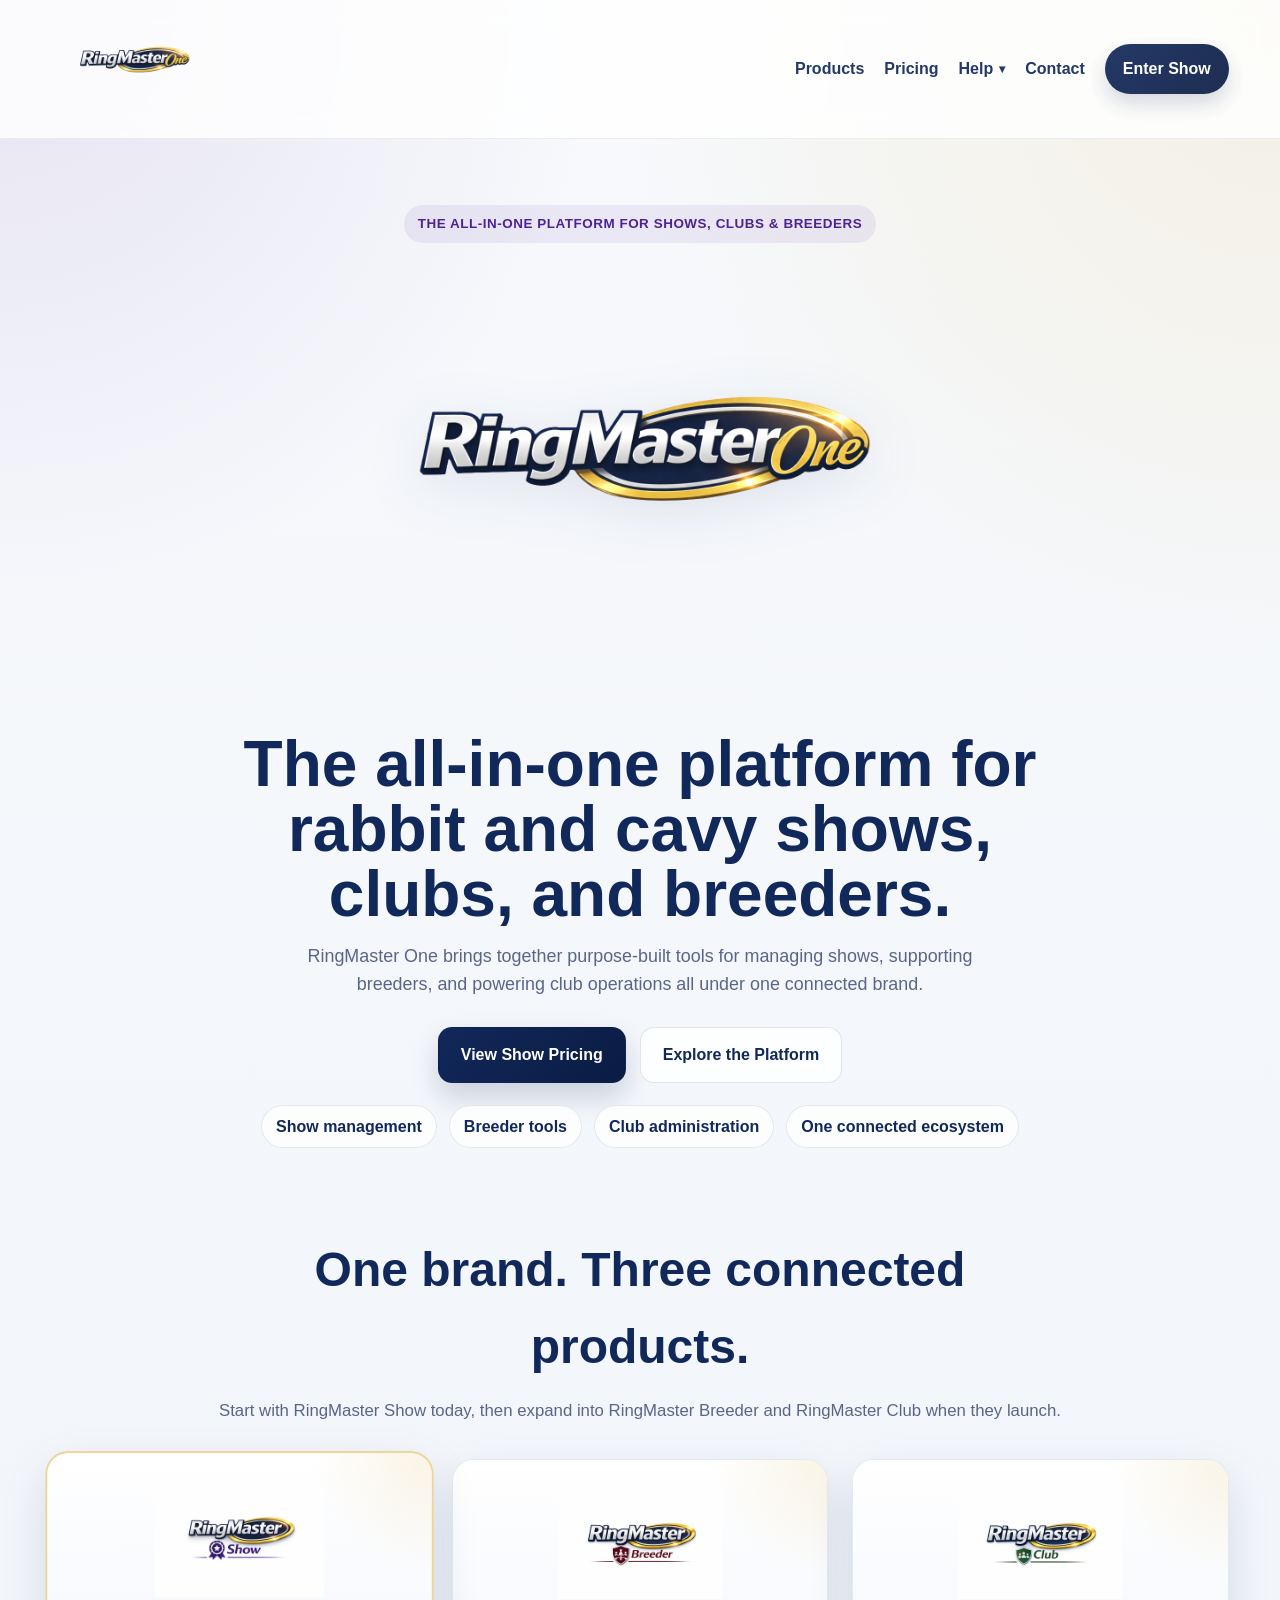
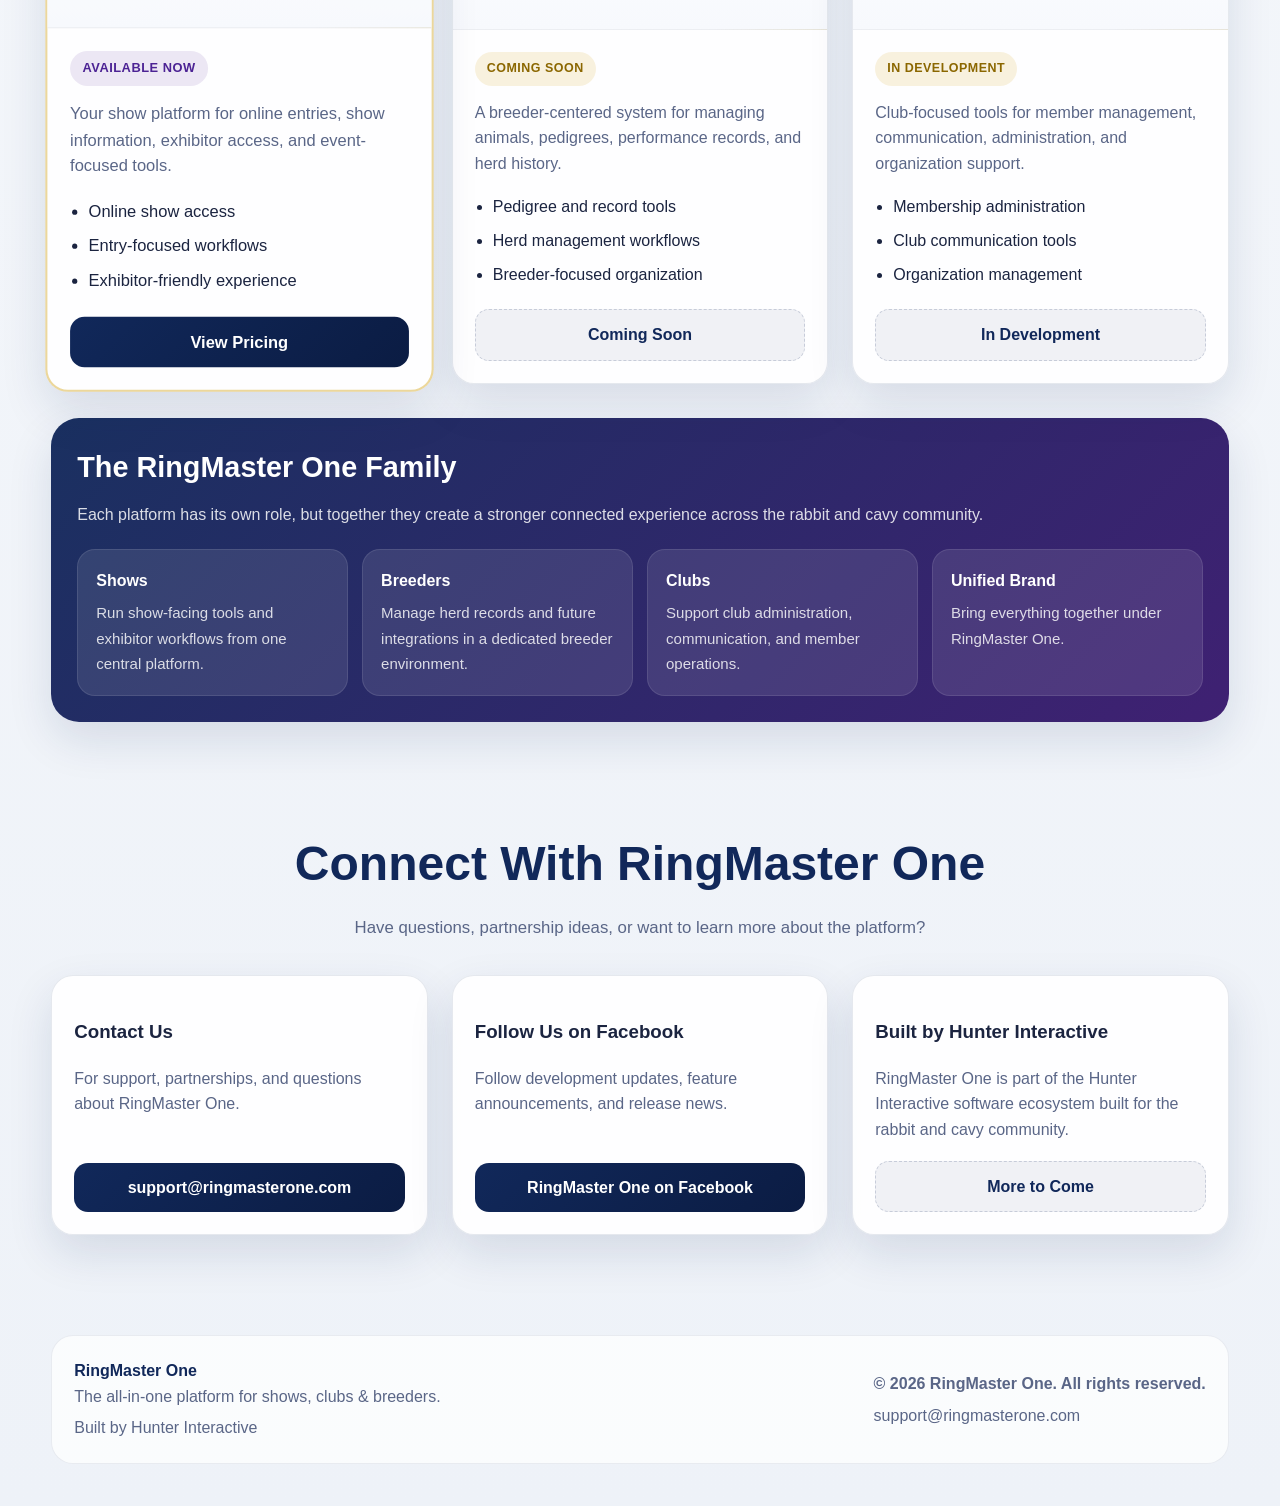
==== commit 0f70da6a: "Implement help dropdown and update badge text Added a dropdown menu for help options and updated the" ====
--- a/public/index.html
+++ b/public/index.html
@@ -13,6 +13,7 @@
   <meta property="og:type" content="website" />
   <meta property="og:url" content="https://ringmasterone.com" />
   <meta property="og:image" content="RingMaster One Logo.png" />
+
   <style>
     :root {
       --navy: #11285a;
@@ -113,6 +114,57 @@
       color: var(--purple);
     }
 
+    .nav-dropdown {
+      position: relative;
+    }
+
+    .nav-dropdown > a {
+      display: inline-flex;
+      align-items: center;
+      gap: 6px;
+      cursor: pointer;
+      font-weight: 700;
+      color: var(--navy);
+      opacity: 0.92;
+    }
+
+    .nav-dropdown > a::after {
+      content: "▾";
+      font-size: 0.72rem;
+    }
+
+    .dropdown-menu {
+      display: none;
+      position: absolute;
+      top: calc(100% + 10px);
+      left: 0;
+      min-width: 245px;
+      background: var(--white);
+      border: 1px solid rgba(17, 40, 90, 0.12);
+      border-radius: 16px;
+      box-shadow: 0 18px 45px rgba(17, 40, 90, 0.14);
+      padding: 10px;
+      z-index: 200;
+    }
+
+    .dropdown-menu a {
+      display: block;
+      padding: 10px 12px;
+      border-radius: 10px;
+      white-space: nowrap;
+      font-size: 0.95rem;
+    }
+
+    .dropdown-menu a:hover {
+      background: rgba(76,35,148,0.08);
+      color: var(--purple);
+    }
+
+    .nav-dropdown:hover .dropdown-menu,
+    .nav-dropdown:focus-within .dropdown-menu {
+      display: block;
+    }
+
     .nav-cta {
       background: linear-gradient(135deg, var(--navy) 0%, var(--navy-dark) 100%);
       color: var(--white) !important;
@@ -451,6 +503,16 @@
         gap: 14px;
       }
 
+      .dropdown-menu {
+        position: static;
+        margin-top: 8px;
+        min-width: 100%;
+      }
+
+      .nav-dropdown {
+        width: 100%;
+      }
+
       .hero-actions {
         flex-direction: column;
       }
@@ -472,6 +534,7 @@
     }
   </style>
 </head>
+
 <body>
   <header class="topbar">
     <div class="container topbar-inner">
@@ -482,7 +545,15 @@
       <nav class="nav-links">
         <a href="#products">Products</a>
         <a href="show_pricing.html">Pricing</a>
-        <a href="help.html">Help</a>
+
+        <div class="nav-dropdown">
+          <a href="#">Help</a>
+          <div class="dropdown-menu">
+            <a href="help_exhibitors.html">Help for Exhibitors</a>
+            <a href="help_secretaries.html">Help for Show Secretaries</a>
+          </div>
+        </div>
+
         <a href="#connect">Contact</a>
         <a class="nav-cta" href="https://show.ringmasterone.com">Enter Show</a>
       </nav>
@@ -575,7 +646,7 @@
             </div>
 
             <div class="product-body">
-              <span class="badge badge-soon">Coming Soon</span>
+              <span class="badge badge-soon">In Development</span>
               <p>
                 Club-focused tools for member management, communication, administration, and organization support.
               </p>
@@ -586,7 +657,7 @@
                 <li>Organization management</li>
               </ul>
 
-              <div class="product-link soon">Coming Soon</div>
+              <div class="product-link soon">In Development</div>
             </div>
           </article>
         </div>
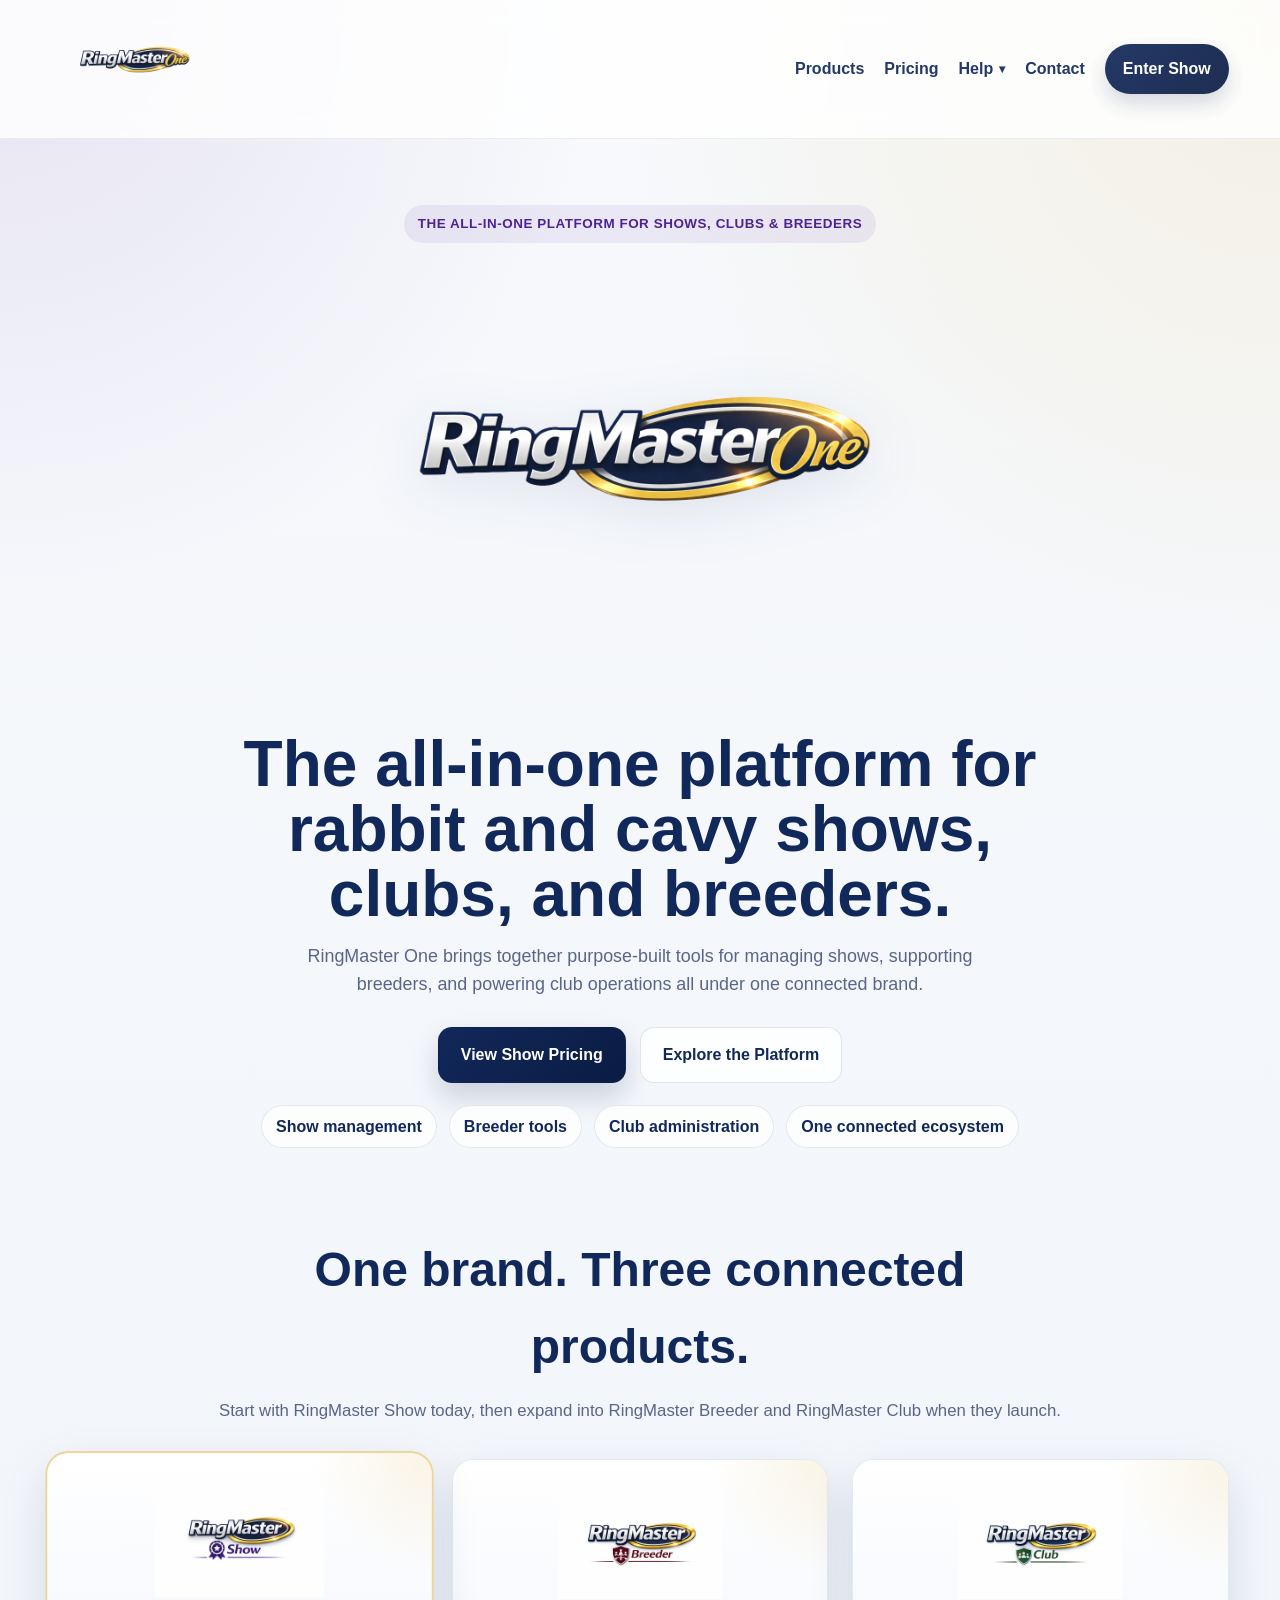
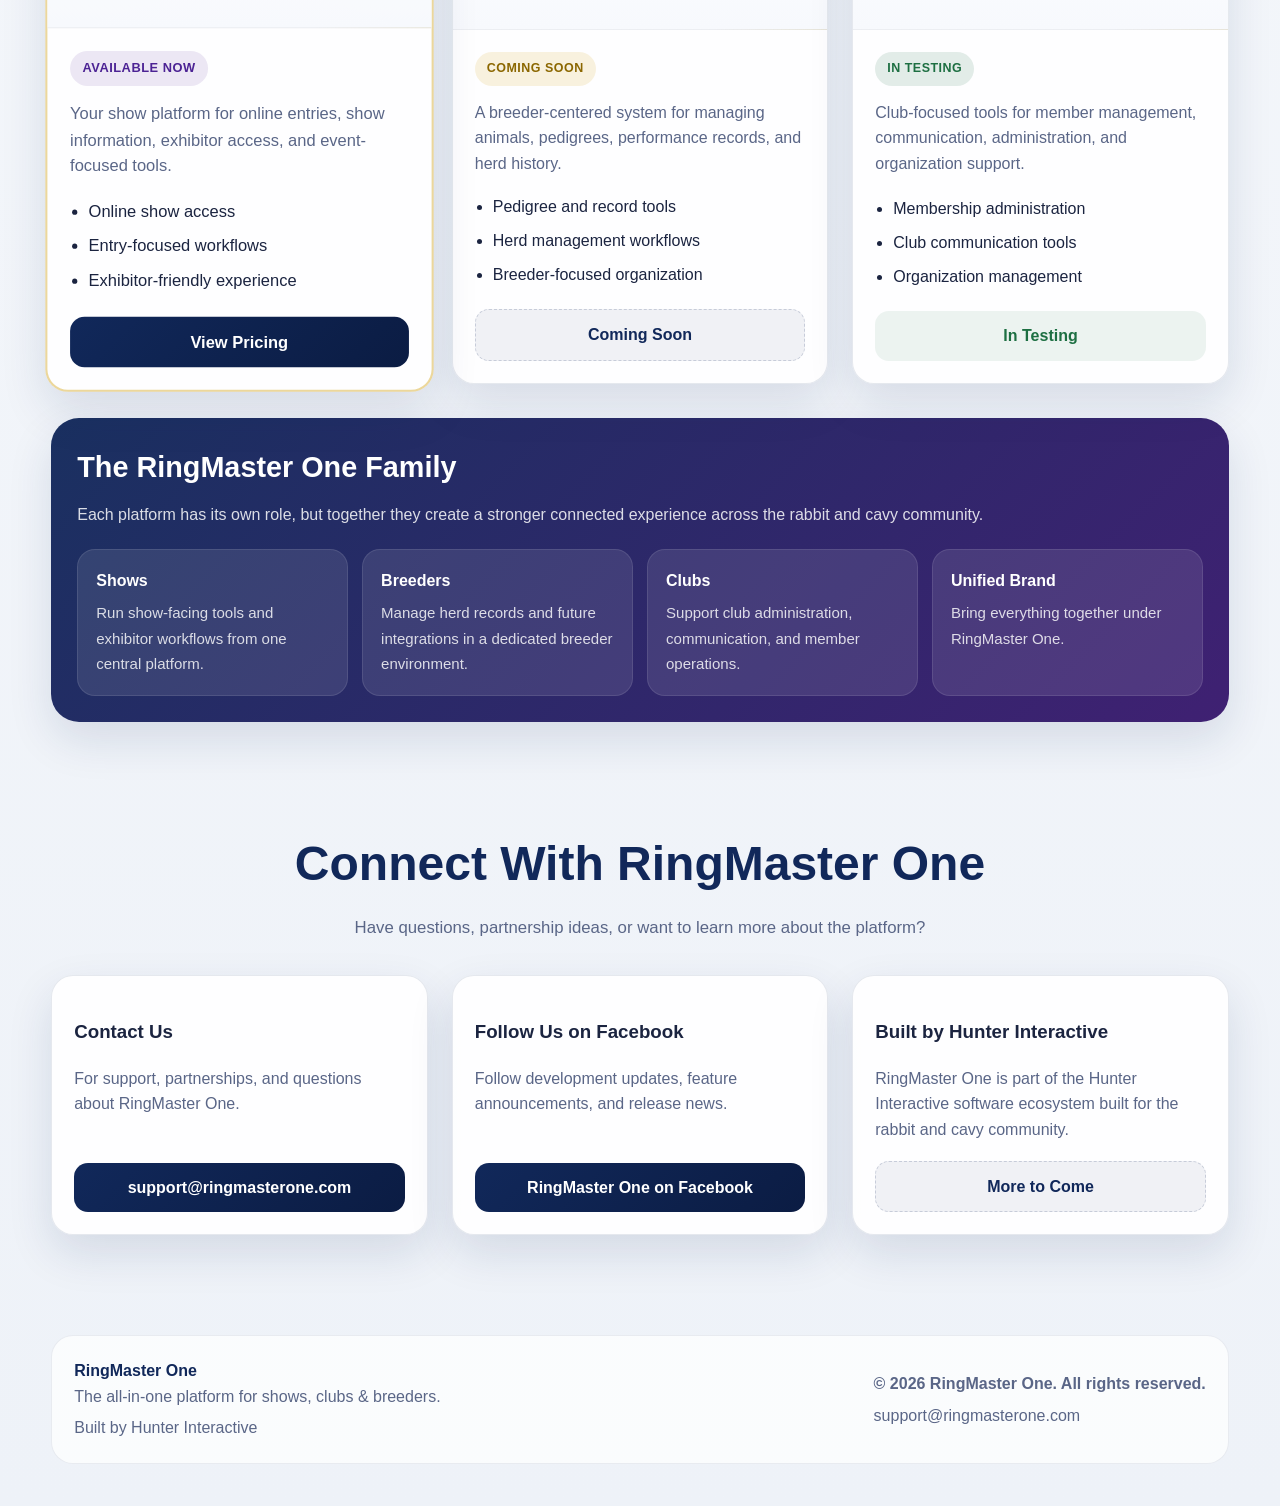
==== commit 84fae0af: "Launch Version 1.0 pricing updates" ====
--- a/public/index.html
+++ b/public/index.html
@@ -116,6 +116,7 @@
 
     .nav-dropdown {
       position: relative;
+      padding: 10px 0;
     }
 
     .nav-dropdown > a {
@@ -136,7 +137,7 @@
     .dropdown-menu {
       display: none;
       position: absolute;
-      top: calc(100% + 10px);
+      top: calc(100%);
       left: 0;
       min-width: 245px;
       background: var(--white);
@@ -374,6 +375,11 @@
       color: #8b6700;
     }
 
+    .badge-testing {
+      background: rgba(29,111,66,0.12);
+      color: #1d6f42;
+    }
+
     .product-body p {
       margin: 0 0 18px;
       color: var(--muted);
@@ -410,6 +416,12 @@
       background: rgba(17,40,90,0.06);
       color: var(--navy);
       border: 1px dashed rgba(17,40,90,0.18);
+    }
+
+    .product-link.testing {
+      background: rgba(29,111,66,0.08);
+      color: #1d6f42;
+      border-color: rgba(29,111,66,0.28);
     }
 
     .ecosystem {
@@ -646,7 +658,7 @@
             </div>
 
             <div class="product-body">
-              <span class="badge badge-soon">In Development</span>
+              <span class="badge badge-testing">In Testing</span>
               <p>
                 Club-focused tools for member management, communication, administration, and organization support.
               </p>
@@ -657,7 +669,7 @@
                 <li>Organization management</li>
               </ul>
 
-              <div class="product-link soon">In Development</div>
+              <div class="product-link testing">In Testing</div>
             </div>
           </article>
         </div>
